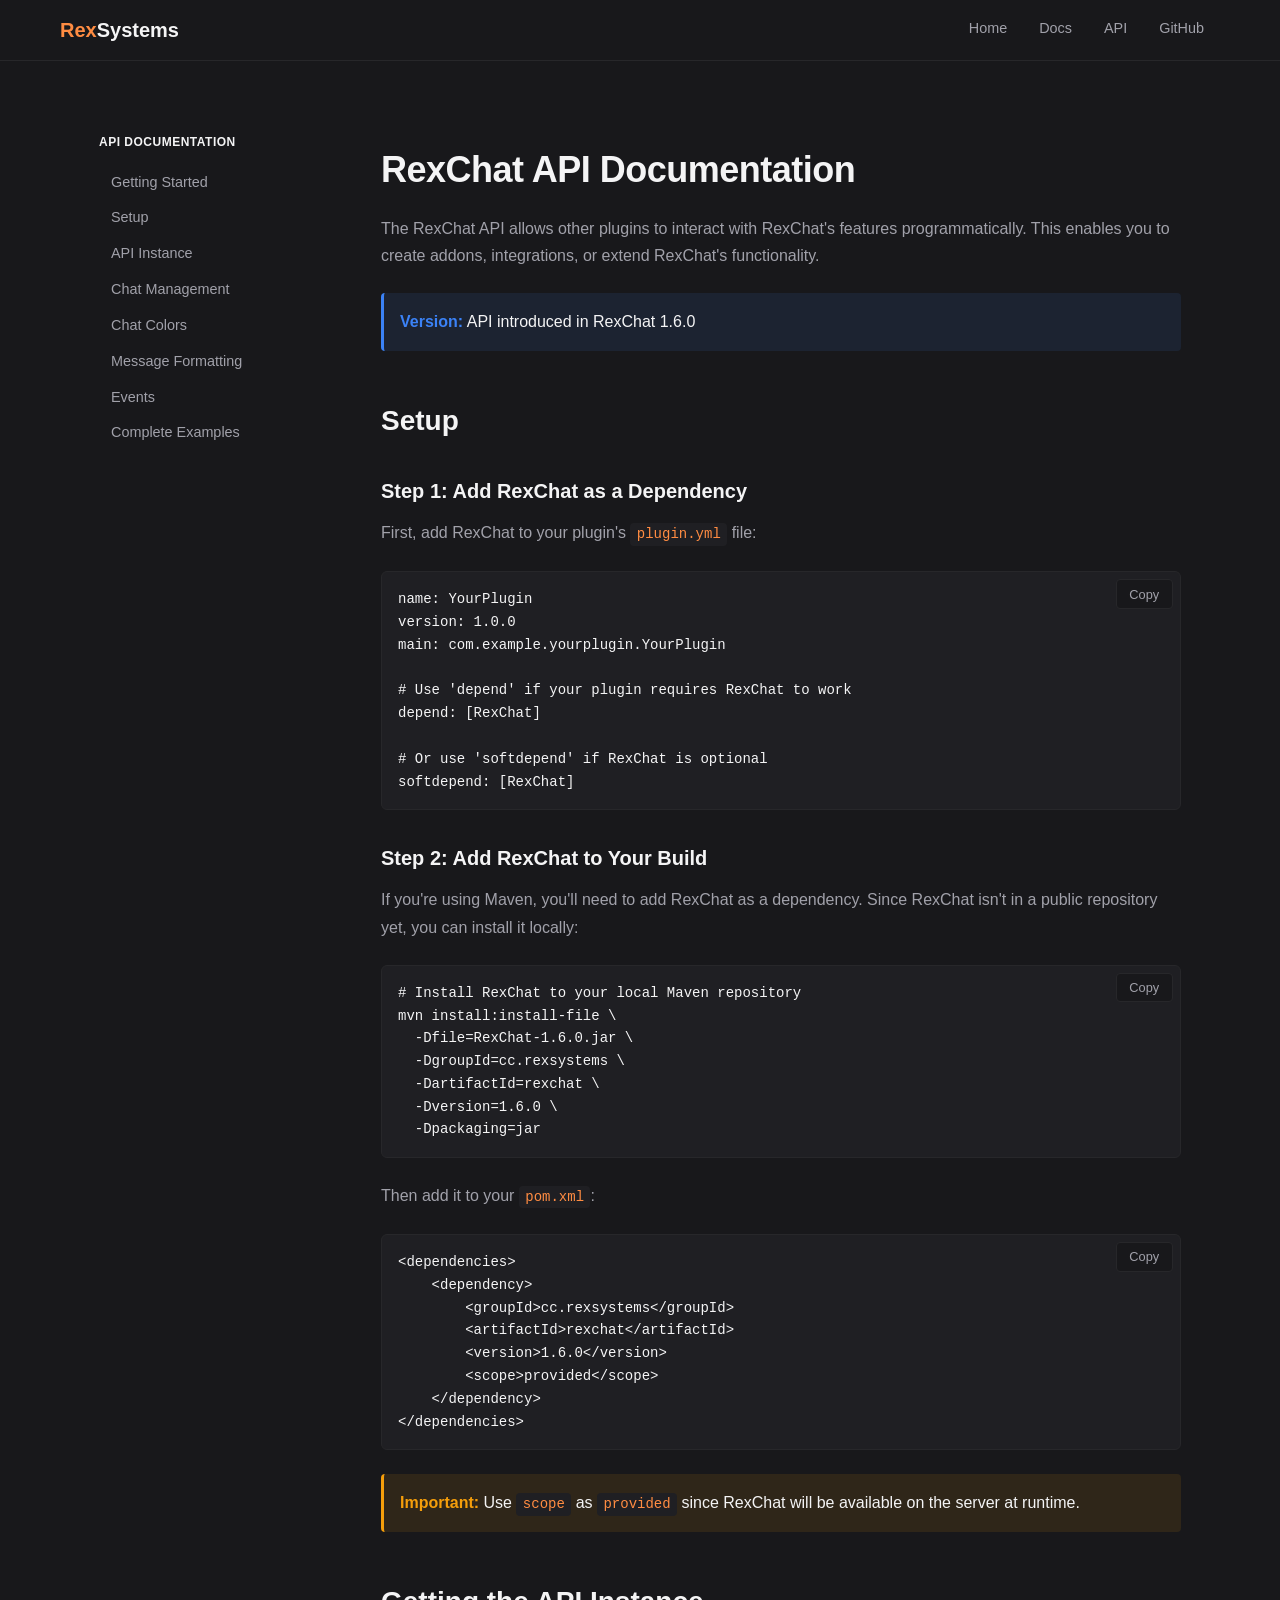
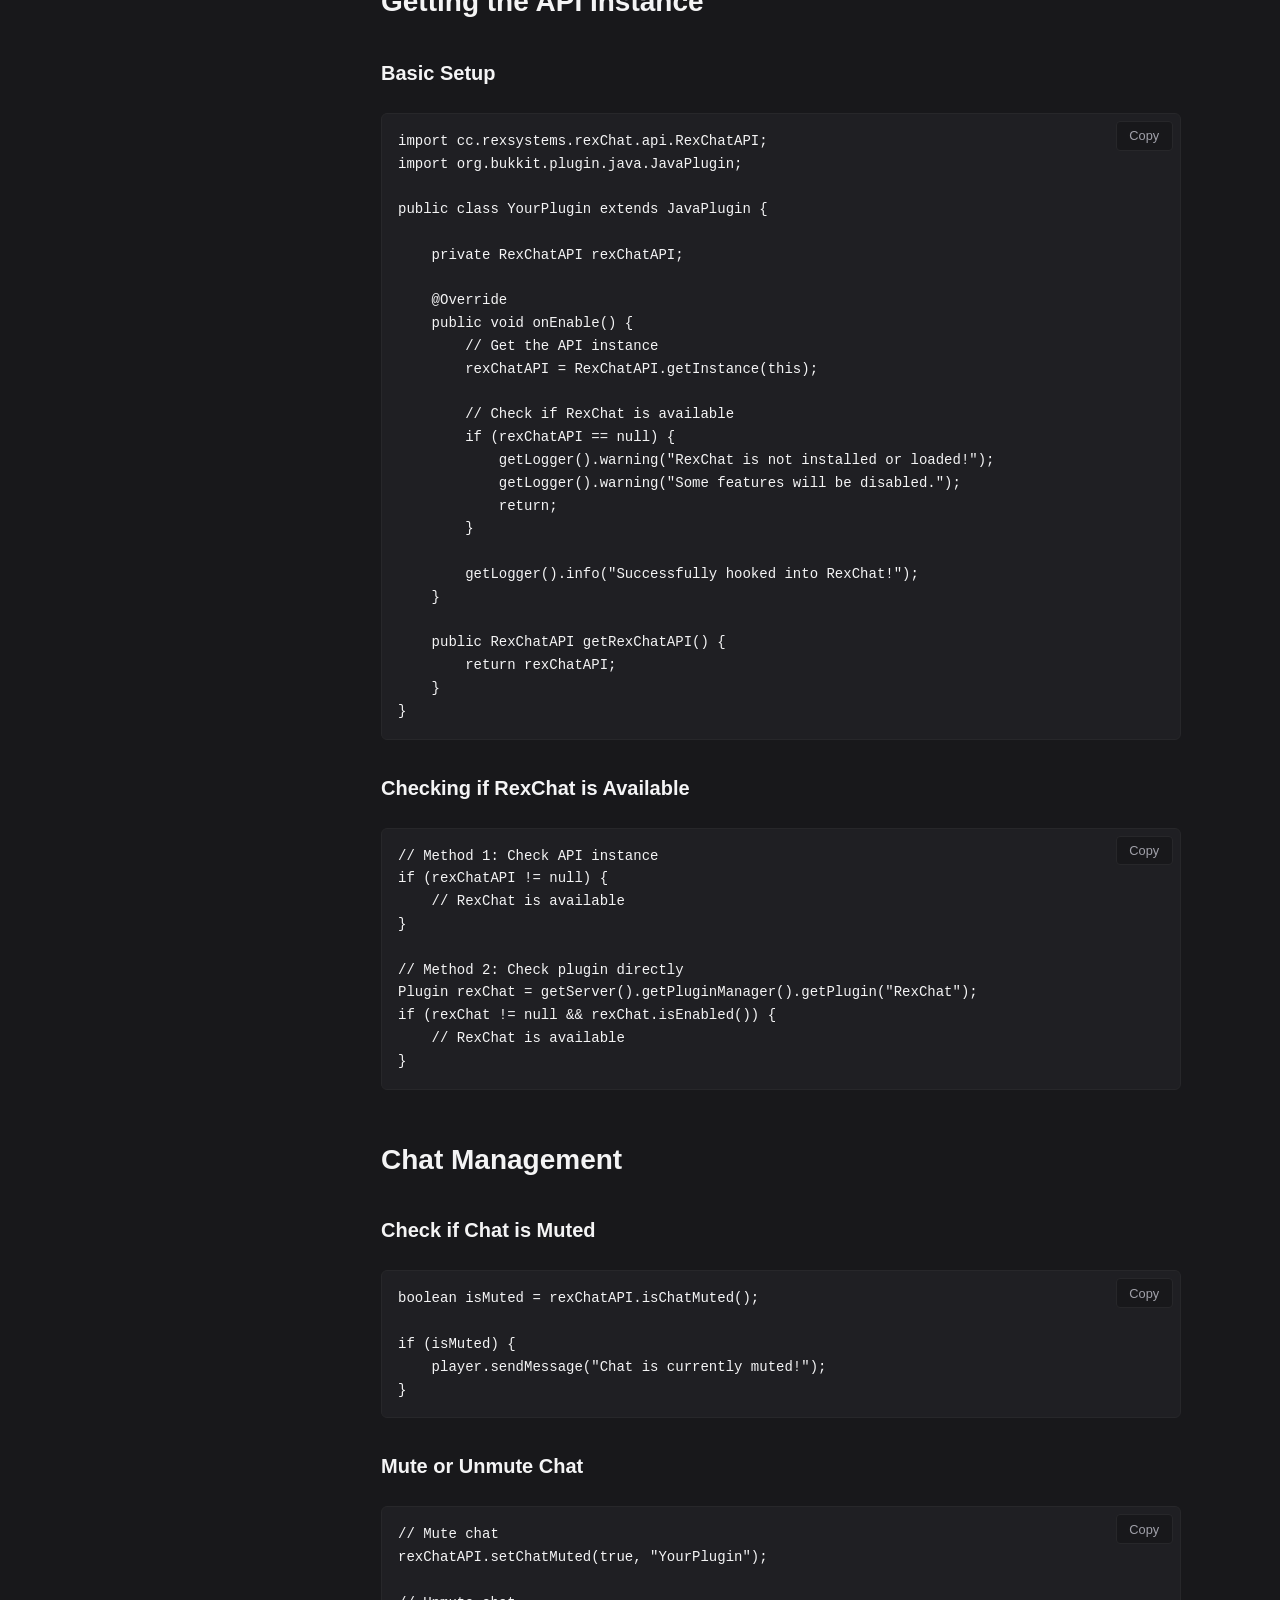
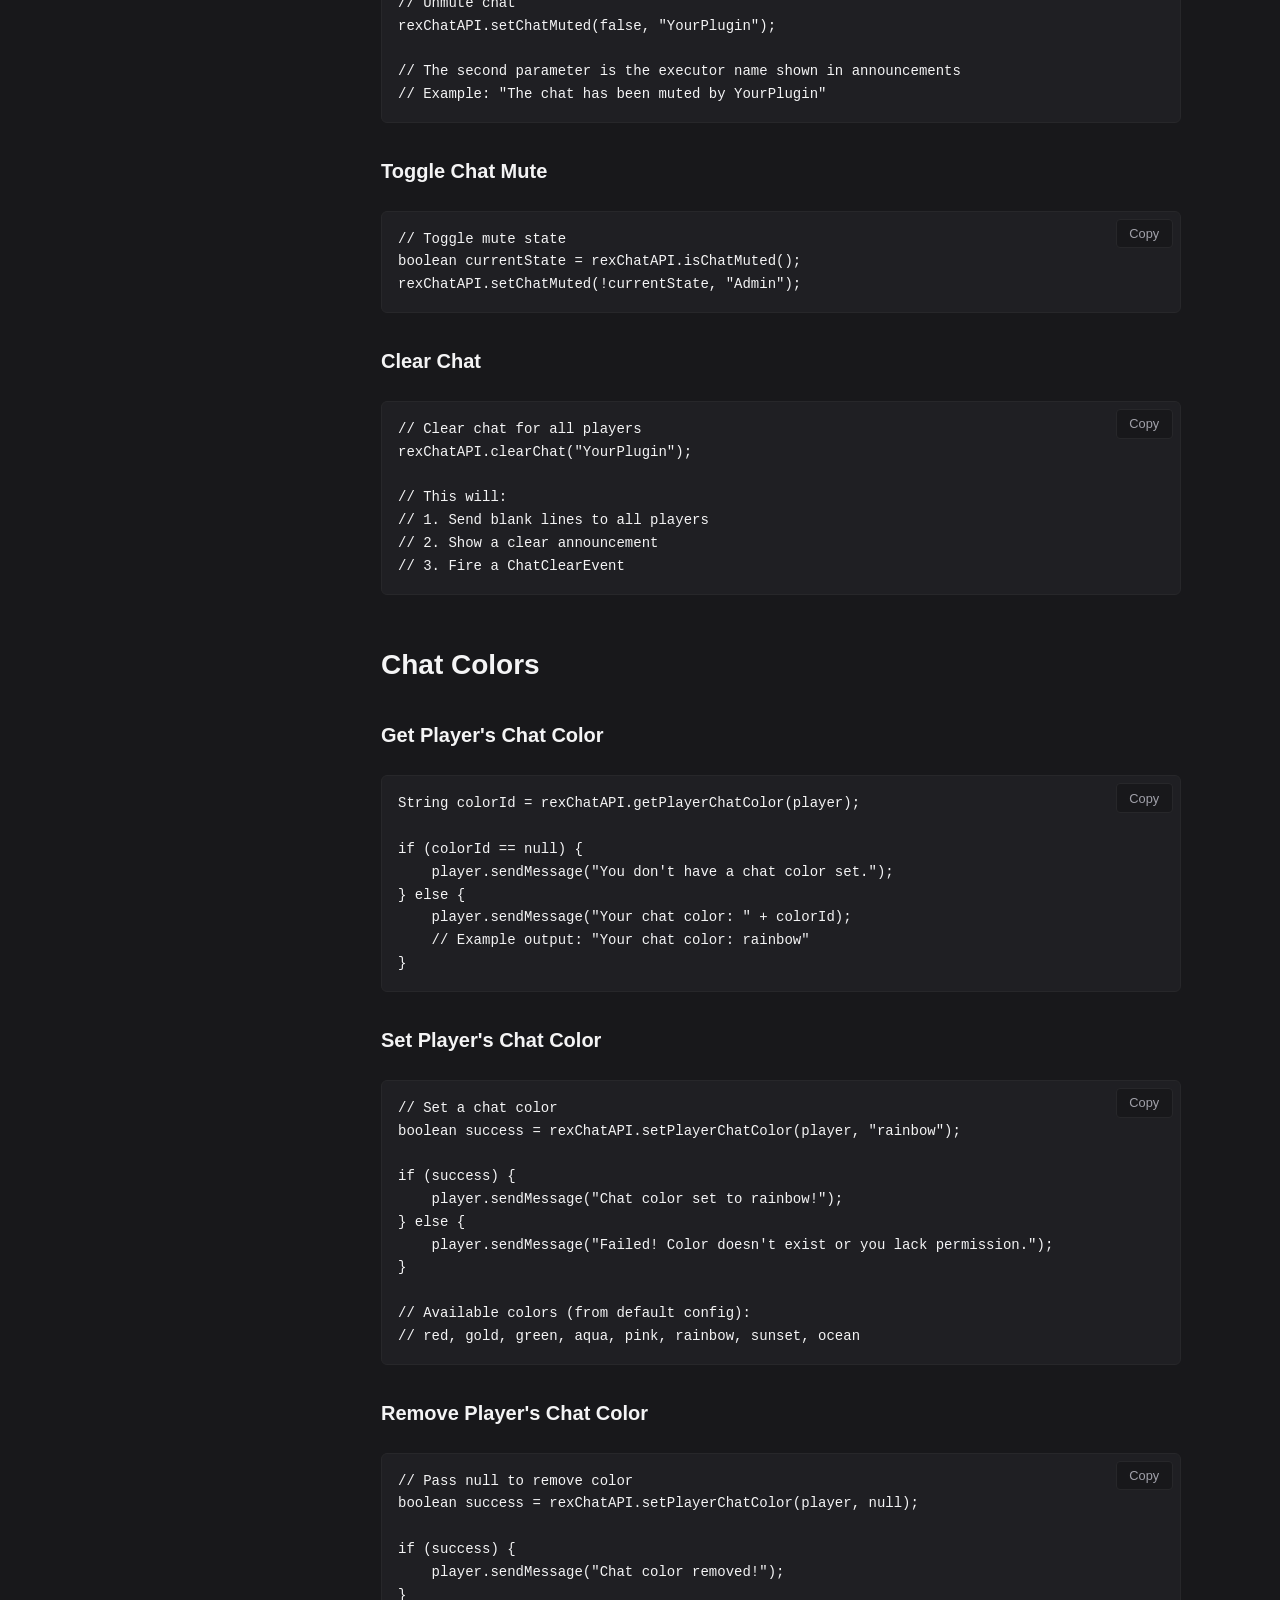
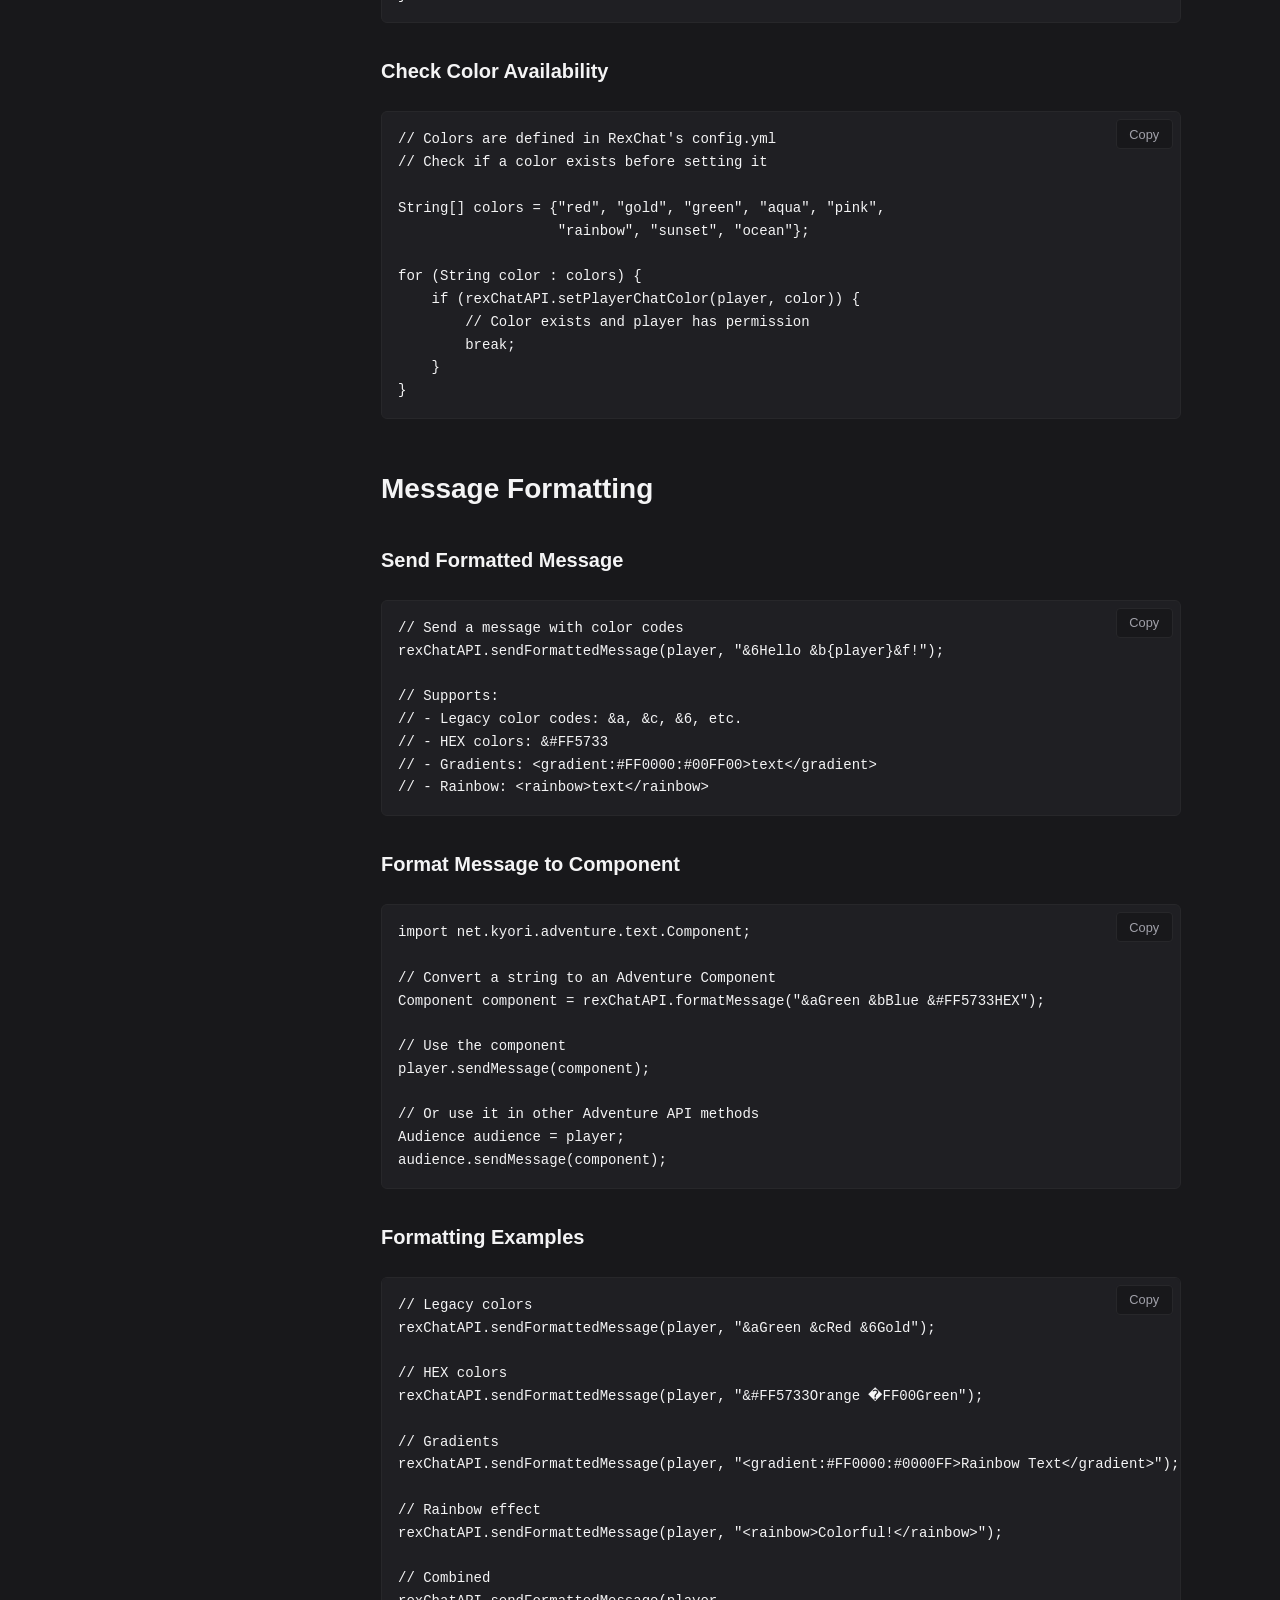
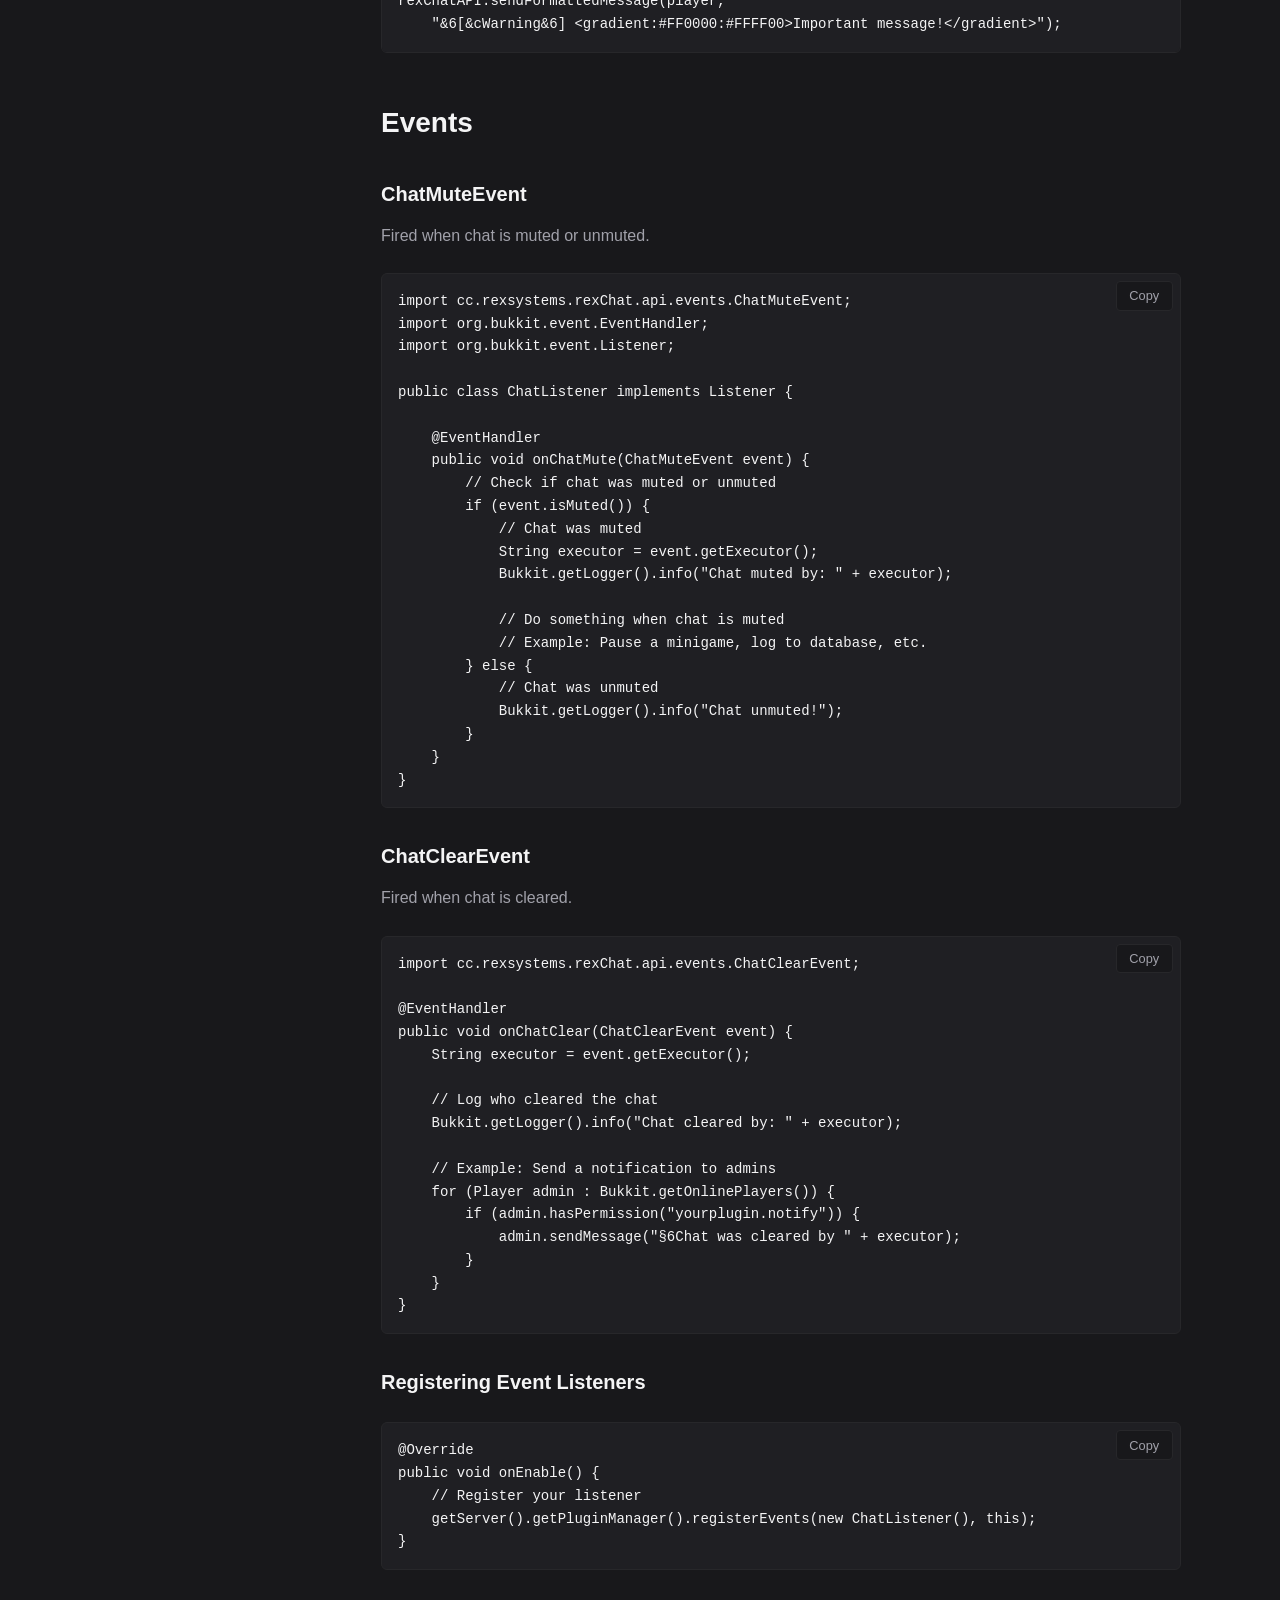
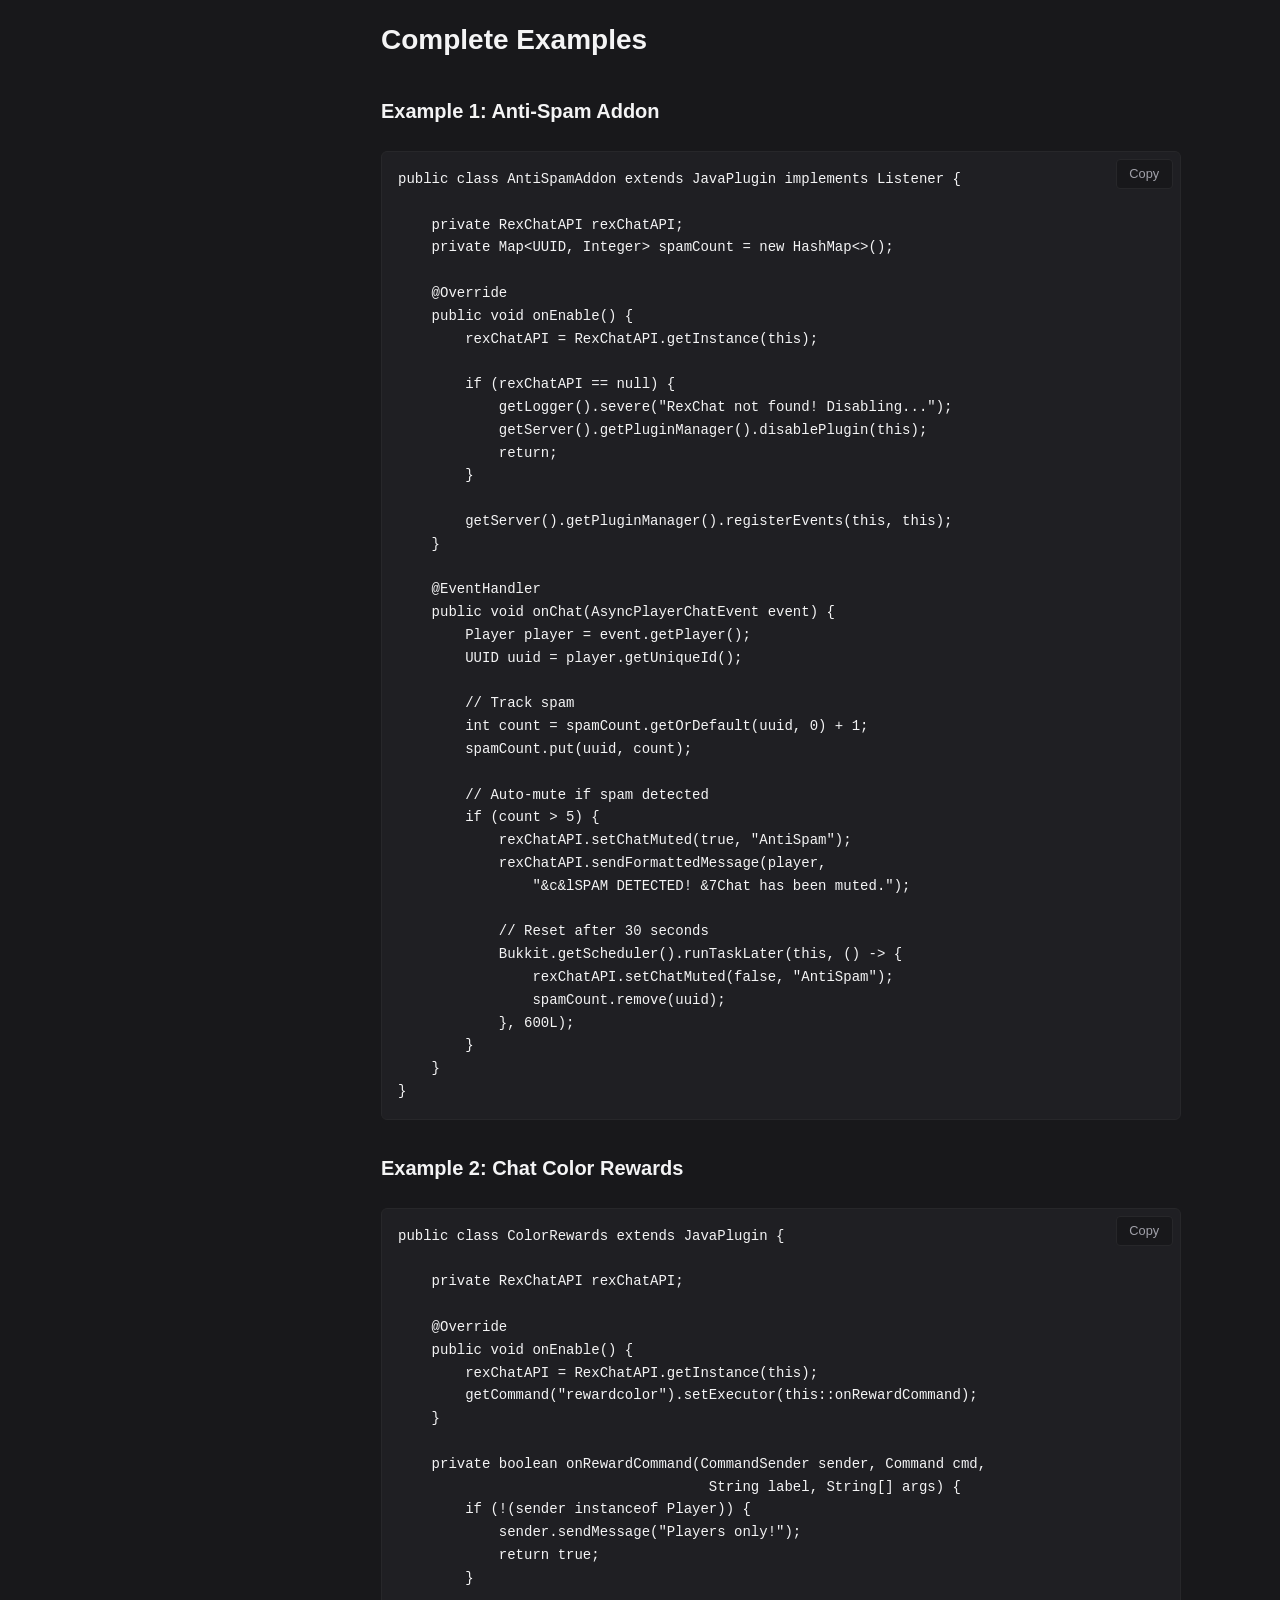
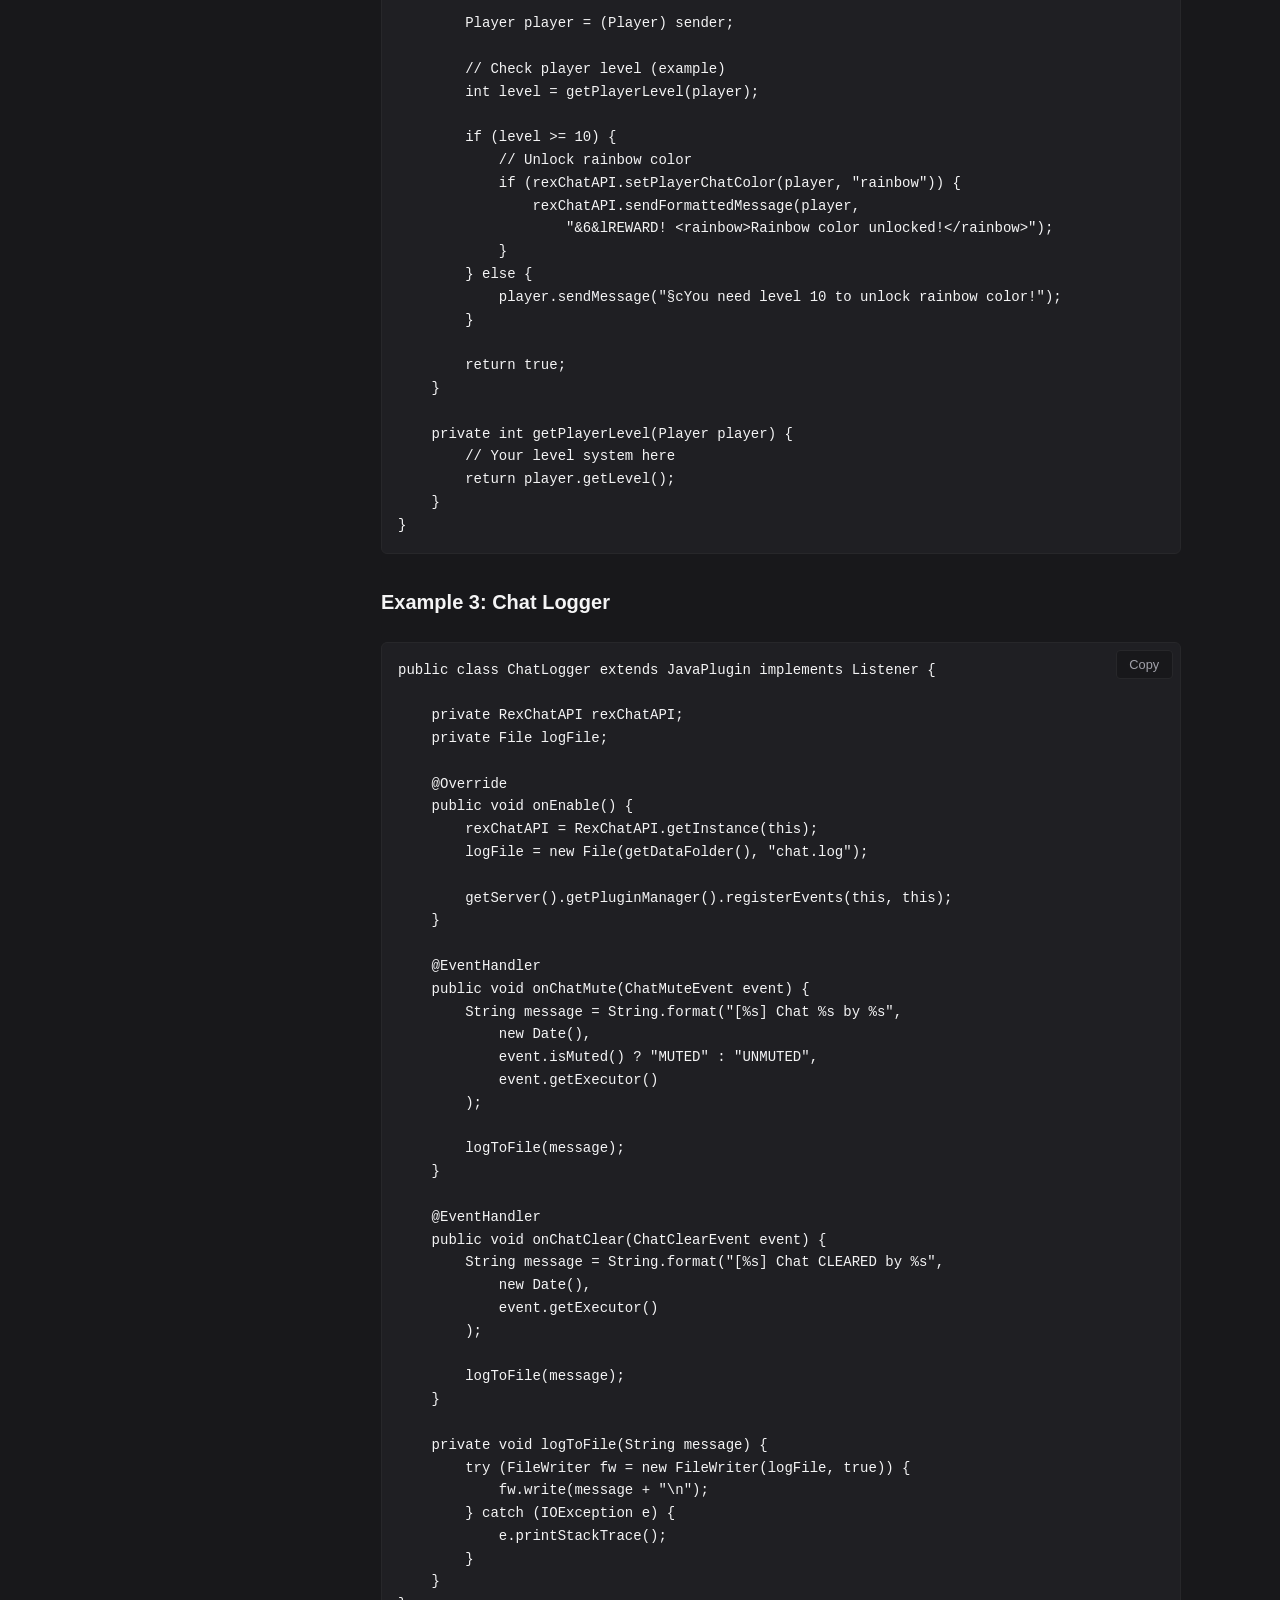
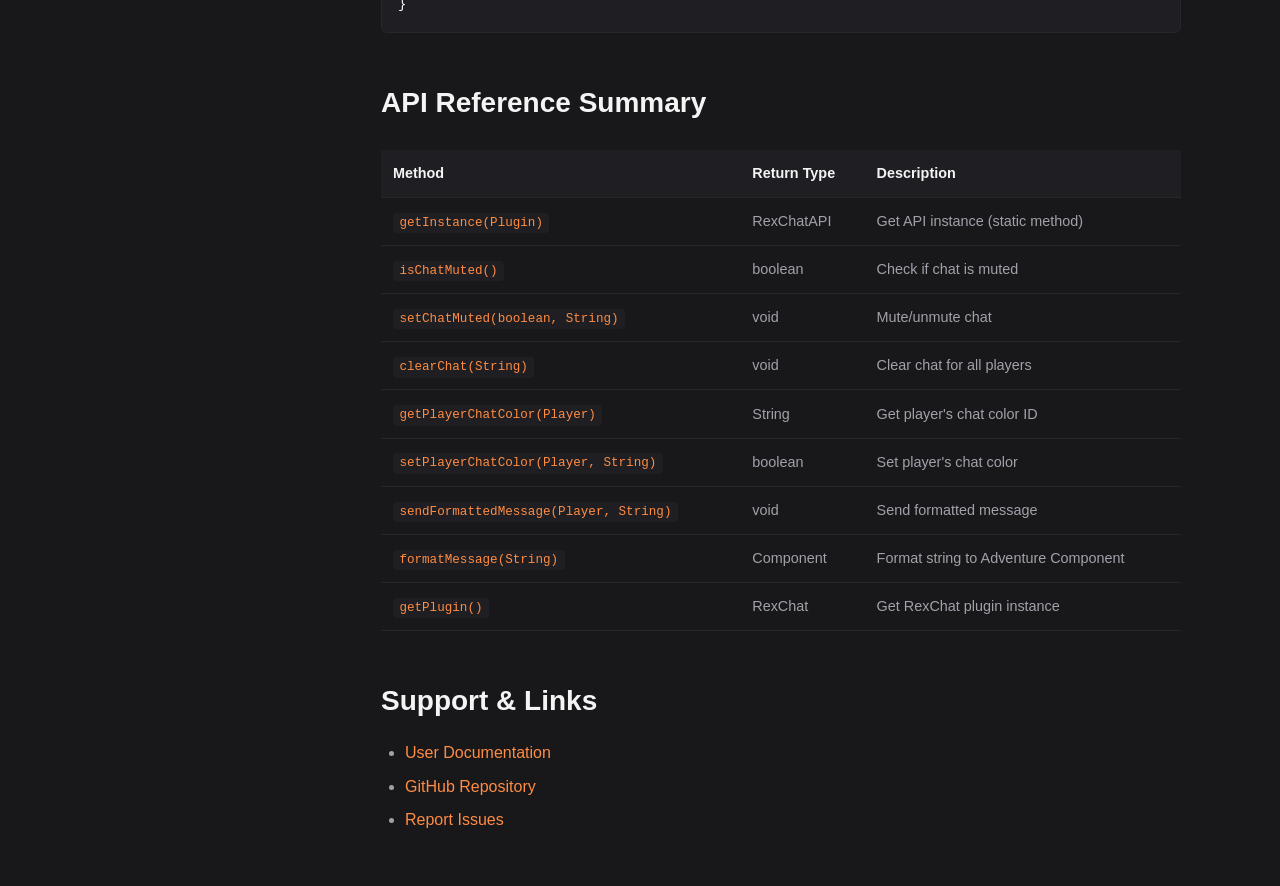
==== api.html @ 157ef318 "Add RexChat 1.6.0 API documentation" ====
<!DOCTYPE html>
<html lang="en">
<head>
    <meta charset="UTF-8">
    <meta name="viewport" content="width=device-width, initial-scale=1.0">
    <title>RexChat API Documentation - RexSystems</title>
    <link rel="stylesheet" href="style.css">
</head>
<body>
    <nav class="navbar">
        <div class="container">
            <a href="index.html" class="nav-brand"><span>Rex</span>Systems</a>
            <div class="nav-links">
                <a href="index.html">Home</a>
                <a href="rexchat.html">Docs</a>
                <a href="api.html">API</a>
                <a href="https://github.com/rexsystems" target="_blank">GitHub</a>
            </div>
        </div>
    </nav>

    <div class="container docs-container">
        <aside class="docs-sidebar">
            <h3>API Documentation</h3>
            <ul>
                <li><a href="#getting-started">Getting Started</a></li>
                <li><a href="#setup">Setup</a></li>
                <li><a href="#api-instance">API Instance</a></li>
                <li><a href="#chat-management">Chat Management</a></li>
                <li><a href="#chat-colors">Chat Colors</a></li>
                <li><a href="#formatting">Message Formatting</a></li>
                <li><a href="#events">Events</a></li>
                <li><a href="#examples">Complete Examples</a></li>
            </ul>
        </aside>

        <main class="docs-content">
            <h1 id="getting-started">RexChat API Documentation</h1>
            <p>The RexChat API allows other plugins to interact with RexChat's features programmatically. This enables you to create addons, integrations, or extend RexChat's functionality.</p>

            <div class="note">
                <strong>Version:</strong> API introduced in RexChat 1.6.0
            </div>

            <h2 id="setup">Setup</h2>
            
            <h3>Step 1: Add RexChat as a Dependency</h3>
            <p>First, add RexChat to your plugin's <code>plugin.yml</code> file:</p>
            <pre><code>name: YourPlugin
version: 1.0.0
main: com.example.yourplugin.YourPlugin

# Use 'depend' if your plugin requires RexChat to work
depend: [RexChat]

# Or use 'softdepend' if RexChat is optional
softdepend: [RexChat]</code></pre>

            <h3>Step 2: Add RexChat to Your Build</h3>
            <p>If you're using Maven, you'll need to add RexChat as a dependency. Since RexChat isn't in a public repository yet, you can install it locally:</p>
            <pre><code># Install RexChat to your local Maven repository
mvn install:install-file \
  -Dfile=RexChat-1.6.0.jar \
  -DgroupId=cc.rexsystems \
  -DartifactId=rexchat \
  -Dversion=1.6.0 \
  -Dpackaging=jar</code></pre>

            <p>Then add it to your <code>pom.xml</code>:</p>
            <pre><code>&lt;dependencies&gt;
    &lt;dependency&gt;
        &lt;groupId&gt;cc.rexsystems&lt;/groupId&gt;
        &lt;artifactId&gt;rexchat&lt;/artifactId&gt;
        &lt;version&gt;1.6.0&lt;/version&gt;
        &lt;scope&gt;provided&lt;/scope&gt;
    &lt;/dependency&gt;
&lt;/dependencies&gt;</code></pre>

            <div class="warning">
                <strong>Important:</strong> Use <code>scope</code> as <code>provided</code> since RexChat will be available on the server at runtime.
            </div>

            <h2 id="api-instance">Getting the API Instance</h2>
            
            <h3>Basic Setup</h3>
            <pre><code>import cc.rexsystems.rexChat.api.RexChatAPI;
import org.bukkit.plugin.java.JavaPlugin;

public class YourPlugin extends JavaPlugin {
    
    private RexChatAPI rexChatAPI;
    
    @Override
    public void onEnable() {
        // Get the API instance
        rexChatAPI = RexChatAPI.getInstance(this);
        
        // Check if RexChat is available
        if (rexChatAPI == null) {
            getLogger().warning("RexChat is not installed or loaded!");
            getLogger().warning("Some features will be disabled.");
            return;
        }
        
        getLogger().info("Successfully hooked into RexChat!");
    }
    
    public RexChatAPI getRexChatAPI() {
        return rexChatAPI;
    }
}</code></pre>

            <h3>Checking if RexChat is Available</h3>
            <pre><code>// Method 1: Check API instance
if (rexChatAPI != null) {
    // RexChat is available
}

// Method 2: Check plugin directly
Plugin rexChat = getServer().getPluginManager().getPlugin("RexChat");
if (rexChat != null && rexChat.isEnabled()) {
    // RexChat is available
}</code></pre>

            <h2 id="chat-management">Chat Management</h2>

            <h3>Check if Chat is Muted</h3>
            <pre><code>boolean isMuted = rexChatAPI.isChatMuted();

if (isMuted) {
    player.sendMessage("Chat is currently muted!");
}</code></pre>

            <h3>Mute or Unmute Chat</h3>
            <pre><code>// Mute chat
rexChatAPI.setChatMuted(true, "YourPlugin");

// Unmute chat
rexChatAPI.setChatMuted(false, "YourPlugin");

// The second parameter is the executor name shown in announcements
// Example: "The chat has been muted by YourPlugin"</code></pre>

            <h3>Toggle Chat Mute</h3>
            <pre><code>// Toggle mute state
boolean currentState = rexChatAPI.isChatMuted();
rexChatAPI.setChatMuted(!currentState, "Admin");</code></pre>

            <h3>Clear Chat</h3>
            <pre><code>// Clear chat for all players
rexChatAPI.clearChat("YourPlugin");

// This will:
// 1. Send blank lines to all players
// 2. Show a clear announcement
// 3. Fire a ChatClearEvent</code></pre>

            <h2 id="chat-colors">Chat Colors</h2>

            <h3>Get Player's Chat Color</h3>
            <pre><code>String colorId = rexChatAPI.getPlayerChatColor(player);

if (colorId == null) {
    player.sendMessage("You don't have a chat color set.");
} else {
    player.sendMessage("Your chat color: " + colorId);
    // Example output: "Your chat color: rainbow"
}</code></pre>

            <h3>Set Player's Chat Color</h3>
            <pre><code>// Set a chat color
boolean success = rexChatAPI.setPlayerChatColor(player, "rainbow");

if (success) {
    player.sendMessage("Chat color set to rainbow!");
} else {
    player.sendMessage("Failed! Color doesn't exist or you lack permission.");
}

// Available colors (from default config):
// red, gold, green, aqua, pink, rainbow, sunset, ocean</code></pre>

            <h3>Remove Player's Chat Color</h3>
            <pre><code>// Pass null to remove color
boolean success = rexChatAPI.setPlayerChatColor(player, null);

if (success) {
    player.sendMessage("Chat color removed!");
}</code></pre>

            <h3>Check Color Availability</h3>
            <pre><code>// Colors are defined in RexChat's config.yml
// Check if a color exists before setting it

String[] colors = {"red", "gold", "green", "aqua", "pink", 
                   "rainbow", "sunset", "ocean"};

for (String color : colors) {
    if (rexChatAPI.setPlayerChatColor(player, color)) {
        // Color exists and player has permission
        break;
    }
}</code></pre>

            <h2 id="formatting">Message Formatting</h2>

            <h3>Send Formatted Message</h3>
            <pre><code>// Send a message with color codes
rexChatAPI.sendFormattedMessage(player, "&6Hello &b{player}&f!");

// Supports:
// - Legacy color codes: &a, &c, &6, etc.
// - HEX colors: &#FF5733
// - Gradients: &lt;gradient:#FF0000:#00FF00&gt;text&lt;/gradient&gt;
// - Rainbow: &lt;rainbow&gt;text&lt;/rainbow&gt;</code></pre>

            <h3>Format Message to Component</h3>
            <pre><code>import net.kyori.adventure.text.Component;

// Convert a string to an Adventure Component
Component component = rexChatAPI.formatMessage("&aGreen &bBlue &#FF5733HEX");

// Use the component
player.sendMessage(component);

// Or use it in other Adventure API methods
Audience audience = player;
audience.sendMessage(component);</code></pre>

            <h3>Formatting Examples</h3>
            <pre><code>// Legacy colors
rexChatAPI.sendFormattedMessage(player, "&aGreen &cRed &6Gold");

// HEX colors
rexChatAPI.sendFormattedMessage(player, "&#FF5733Orange &#00FF00Green");

// Gradients
rexChatAPI.sendFormattedMessage(player, "&lt;gradient:#FF0000:#0000FF&gt;Rainbow Text&lt;/gradient&gt;");

// Rainbow effect
rexChatAPI.sendFormattedMessage(player, "&lt;rainbow&gt;Colorful!&lt;/rainbow&gt;");

// Combined
rexChatAPI.sendFormattedMessage(player, 
    "&6[&cWarning&6] &lt;gradient:#FF0000:#FFFF00&gt;Important message!&lt;/gradient&gt;");</code></pre>

            <h2 id="events">Events</h2>

            <h3>ChatMuteEvent</h3>
            <p>Fired when chat is muted or unmuted.</p>
            <pre><code>import cc.rexsystems.rexChat.api.events.ChatMuteEvent;
import org.bukkit.event.EventHandler;
import org.bukkit.event.Listener;

public class ChatListener implements Listener {
    
    @EventHandler
    public void onChatMute(ChatMuteEvent event) {
        // Check if chat was muted or unmuted
        if (event.isMuted()) {
            // Chat was muted
            String executor = event.getExecutor();
            Bukkit.getLogger().info("Chat muted by: " + executor);
            
            // Do something when chat is muted
            // Example: Pause a minigame, log to database, etc.
        } else {
            // Chat was unmuted
            Bukkit.getLogger().info("Chat unmuted!");
        }
    }
}</code></pre>

            <h3>ChatClearEvent</h3>
            <p>Fired when chat is cleared.</p>
            <pre><code>import cc.rexsystems.rexChat.api.events.ChatClearEvent;

@EventHandler
public void onChatClear(ChatClearEvent event) {
    String executor = event.getExecutor();
    
    // Log who cleared the chat
    Bukkit.getLogger().info("Chat cleared by: " + executor);
    
    // Example: Send a notification to admins
    for (Player admin : Bukkit.getOnlinePlayers()) {
        if (admin.hasPermission("yourplugin.notify")) {
            admin.sendMessage("§6Chat was cleared by " + executor);
        }
    }
}</code></pre>

            <h3>Registering Event Listeners</h3>
            <pre><code>@Override
public void onEnable() {
    // Register your listener
    getServer().getPluginManager().registerEvents(new ChatListener(), this);
}</code></pre>

            <h2 id="examples">Complete Examples</h2>

            <h3>Example 1: Anti-Spam Addon</h3>
            <pre><code>public class AntiSpamAddon extends JavaPlugin implements Listener {
    
    private RexChatAPI rexChatAPI;
    private Map&lt;UUID, Integer&gt; spamCount = new HashMap&lt;&gt;();
    
    @Override
    public void onEnable() {
        rexChatAPI = RexChatAPI.getInstance(this);
        
        if (rexChatAPI == null) {
            getLogger().severe("RexChat not found! Disabling...");
            getServer().getPluginManager().disablePlugin(this);
            return;
        }
        
        getServer().getPluginManager().registerEvents(this, this);
    }
    
    @EventHandler
    public void onChat(AsyncPlayerChatEvent event) {
        Player player = event.getPlayer();
        UUID uuid = player.getUniqueId();
        
        // Track spam
        int count = spamCount.getOrDefault(uuid, 0) + 1;
        spamCount.put(uuid, count);
        
        // Auto-mute if spam detected
        if (count > 5) {
            rexChatAPI.setChatMuted(true, "AntiSpam");
            rexChatAPI.sendFormattedMessage(player, 
                "&c&lSPAM DETECTED! &7Chat has been muted.");
            
            // Reset after 30 seconds
            Bukkit.getScheduler().runTaskLater(this, () -> {
                rexChatAPI.setChatMuted(false, "AntiSpam");
                spamCount.remove(uuid);
            }, 600L);
        }
    }
}</code></pre>

            <h3>Example 2: Chat Color Rewards</h3>
            <pre><code>public class ColorRewards extends JavaPlugin {
    
    private RexChatAPI rexChatAPI;
    
    @Override
    public void onEnable() {
        rexChatAPI = RexChatAPI.getInstance(this);
        getCommand("rewardcolor").setExecutor(this::onRewardCommand);
    }
    
    private boolean onRewardCommand(CommandSender sender, Command cmd, 
                                     String label, String[] args) {
        if (!(sender instanceof Player)) {
            sender.sendMessage("Players only!");
            return true;
        }
        
        Player player = (Player) sender;
        
        // Check player level (example)
        int level = getPlayerLevel(player);
        
        if (level >= 10) {
            // Unlock rainbow color
            if (rexChatAPI.setPlayerChatColor(player, "rainbow")) {
                rexChatAPI.sendFormattedMessage(player, 
                    "&6&lREWARD! &lt;rainbow&gt;Rainbow color unlocked!&lt;/rainbow&gt;");
            }
        } else {
            player.sendMessage("§cYou need level 10 to unlock rainbow color!");
        }
        
        return true;
    }
    
    private int getPlayerLevel(Player player) {
        // Your level system here
        return player.getLevel();
    }
}</code></pre>

            <h3>Example 3: Chat Logger</h3>
            <pre><code>public class ChatLogger extends JavaPlugin implements Listener {
    
    private RexChatAPI rexChatAPI;
    private File logFile;
    
    @Override
    public void onEnable() {
        rexChatAPI = RexChatAPI.getInstance(this);
        logFile = new File(getDataFolder(), "chat.log");
        
        getServer().getPluginManager().registerEvents(this, this);
    }
    
    @EventHandler
    public void onChatMute(ChatMuteEvent event) {
        String message = String.format("[%s] Chat %s by %s",
            new Date(),
            event.isMuted() ? "MUTED" : "UNMUTED",
            event.getExecutor()
        );
        
        logToFile(message);
    }
    
    @EventHandler
    public void onChatClear(ChatClearEvent event) {
        String message = String.format("[%s] Chat CLEARED by %s",
            new Date(),
            event.getExecutor()
        );
        
        logToFile(message);
    }
    
    private void logToFile(String message) {
        try (FileWriter fw = new FileWriter(logFile, true)) {
            fw.write(message + "\n");
        } catch (IOException e) {
            e.printStackTrace();
        }
    }
}</code></pre>

            <h2>API Reference Summary</h2>
            <table>
                <thead>
                    <tr>
                        <th>Method</th>
                        <th>Return Type</th>
                        <th>Description</th>
                    </tr>
                </thead>
                <tbody>
                    <tr>
                        <td><code>getInstance(Plugin)</code></td>
                        <td>RexChatAPI</td>
                        <td>Get API instance (static method)</td>
                    </tr>
                    <tr>
                        <td><code>isChatMuted()</code></td>
                        <td>boolean</td>
                        <td>Check if chat is muted</td>
                    </tr>
                    <tr>
                        <td><code>setChatMuted(boolean, String)</code></td>
                        <td>void</td>
                        <td>Mute/unmute chat</td>
                    </tr>
                    <tr>
                        <td><code>clearChat(String)</code></td>
                        <td>void</td>
                        <td>Clear chat for all players</td>
                    </tr>
                    <tr>
                        <td><code>getPlayerChatColor(Player)</code></td>
                        <td>String</td>
                        <td>Get player's chat color ID</td>
                    </tr>
                    <tr>
                        <td><code>setPlayerChatColor(Player, String)</code></td>
                        <td>boolean</td>
                        <td>Set player's chat color</td>
                    </tr>
                    <tr>
                        <td><code>sendFormattedMessage(Player, String)</code></td>
                        <td>void</td>
                        <td>Send formatted message</td>
                    </tr>
                    <tr>
                        <td><code>formatMessage(String)</code></td>
                        <td>Component</td>
                        <td>Format string to Adventure Component</td>
                    </tr>
                    <tr>
                        <td><code>getPlugin()</code></td>
                        <td>RexChat</td>
                        <td>Get RexChat plugin instance</td>
                    </tr>
                </tbody>
            </table>

            <h2>Support & Links</h2>
            <ul>
                <li><a href="rexchat.html">User Documentation</a></li>
                <li><a href="https://github.com/rexsystems/RexChat" target="_blank">GitHub Repository</a></li>
                <li><a href="https://github.com/rexsystems/RexChat/issues" target="_blank">Report Issues</a></li>
            </ul>
        </main>
    </div>

    <footer>
        <div class="container">
            <p>&copy; 2026 RexSystems. All rights reserved.</p>
        </div>
    </footer>

    <script src="docs.js"></script>
</body>
</html>
---- style.css ----
* {
    margin: 0;
    padding: 0;
    box-sizing: border-box;
}

:root {
    --bg-primary: #18181b;
    --bg-secondary: #1f1f23;
    --text-primary: #f4f4f5;
    --text-secondary: #a1a1aa;
    --text-tertiary: #71717a;
    --accent: #ff8c42;
    --accent-hover: #ff6b1a;
    --border: #27272a;
}

html {
    scroll-behavior: smooth;
}

body {
    font-family: -apple-system, BlinkMacSystemFont, 'Segoe UI', Roboto, 'Helvetica Neue', Arial, sans-serif;
    line-height: 1.6;
    color: var(--text-primary);
    background: var(--bg-primary);
    display: flex;
    flex-direction: column;
    min-height: 100vh;
}

.container {
    max-width: 1200px;
    margin: 0 auto;
    padding: 0 20px;
}

.navbar {
    background: var(--bg-primary);
    border-bottom: 1px solid var(--border);
    padding: 0;
    position: sticky;
    top: 0;
    z-index: 1000;
}

.navbar .container {
    display: flex;
    justify-content: space-between;
    align-items: center;
    height: 60px;
}

.nav-brand {
    font-size: 1.25rem;
    font-weight: 600;
    color: var(--text-primary);
    text-decoration: none;
}

.nav-brand span {
    color: var(--accent);
}

.nav-links {
    display: flex;
    gap: 0;
}

.nav-links a {
    color: var(--text-secondary);
    text-decoration: none;
    padding: 0 1rem;
    height: 60px;
    display: flex;
    align-items: center;
    border-bottom: 2px solid transparent;
    transition: all 0.2s;
    font-size: 0.9rem;
}

.nav-links a:hover {
    color: var(--text-primary);
    border-bottom-color: var(--accent);
}

.hero {
    padding: 4rem 0 3rem;
    text-align: center;
}

.hero h1 {
    font-size: 3rem;
    margin-bottom: 1rem;
    font-weight: 700;
    color: var(--text-primary);
}

.hero h1 span {
    color: var(--accent);
}

.hero p {
    font-size: 1.1rem;
    color: var(--text-secondary);
    max-width: 600px;
    margin: 0 auto;
}

main {
    flex: 1;
    padding: 3rem 0;
}

.plugins {
    display: grid;
    gap: 2rem;
}

.plugin-card {
    background: var(--bg-secondary);
    padding: 2rem;
    border-radius: 8px;
    border: 1px solid var(--border);
    transition: border-color 0.2s;
}

.plugin-card:hover {
    border-color: var(--accent);
}

.plugin-card h2 {
    font-size: 1.5rem;
    font-weight: 600;
    color: var(--text-primary);
    margin-bottom: 0.5rem;
}

.plugin-card p {
    color: var(--text-secondary);
    margin-bottom: 1.5rem;
}

.plugin-meta {
    margin-bottom: 1.5rem;
}

.badge {
    display: inline-block;
    background: rgba(255, 140, 66, 0.1);
    color: var(--accent);
    padding: 0.25rem 0.75rem;
    border-radius: 4px;
    font-size: 0.8rem;
    margin-right: 0.5rem;
    font-weight: 500;
}

.plugin-actions {
    display: flex;
    gap: 1rem;
}

.btn {
    display: inline-block;
    padding: 0.6rem 1.2rem;
    border-radius: 6px;
    text-decoration: none;
    transition: all 0.2s;
    font-weight: 500;
    font-size: 0.9rem;
}

.btn-primary {
    background: var(--accent);
    color: white;
}

.btn-primary:hover {
    background: var(--accent-hover);
}

.btn-secondary {
    background: transparent;
    color: var(--text-secondary);
    border: 1px solid var(--border);
}

.btn-secondary:hover {
    border-color: var(--text-secondary);
    color: var(--text-primary);
}

.docs-container {
    display: grid;
    grid-template-columns: 250px 1fr;
    gap: 2rem;
    padding: 3rem 0;
}

.docs-sidebar {
    padding: 1.5rem 0;
    height: fit-content;
    position: sticky;
    top: 80px;
}

.docs-sidebar h3 {
    color: var(--text-primary);
    margin-bottom: 0.75rem;
    font-size: 0.75rem;
    font-weight: 600;
    text-transform: uppercase;
    letter-spacing: 0.5px;
}

.docs-sidebar ul {
    list-style: none;
}

.docs-sidebar li {
    margin-bottom: 0;
}

.docs-sidebar a {
    color: var(--text-secondary);
    text-decoration: none;
    transition: color 0.2s;
    display: block;
    padding: 0.4rem 0.75rem;
    font-size: 0.9rem;
    border-left: 2px solid transparent;
    margin-left: -2px;
}

.docs-sidebar a:hover {
    color: var(--text-primary);
}

.docs-sidebar a.active {
    color: var(--accent);
    border-left-color: var(--accent);
    background: rgba(255, 140, 66, 0.05);
}

.docs-content {
    padding: 2rem 0;
    max-width: 800px;
}

.docs-content h1 {
    color: var(--text-primary);
    margin-bottom: 1rem;
    font-size: 2.25rem;
    font-weight: 700;
    letter-spacing: -0.5px;
}

.docs-content h2 {
    color: var(--text-primary);
    margin-top: 3rem;
    margin-bottom: 1rem;
    font-size: 1.75rem;
    font-weight: 600;
    scroll-margin-top: 80px;
}

.docs-content h3 {
    color: var(--text-primary);
    margin-top: 2rem;
    margin-bottom: 0.75rem;
    font-size: 1.25rem;
    font-weight: 600;
    scroll-margin-top: 80px;
}

.docs-content p {
    color: var(--text-secondary);
    margin-bottom: 1rem;
    line-height: 1.7;
}

.docs-content ul, .docs-content ol {
    margin-left: 1.5rem;
    margin-bottom: 1rem;
    color: var(--text-secondary);
}

.docs-content li {
    margin-bottom: 0.5rem;
    line-height: 1.6;
}

.docs-content code {
    background: var(--bg-secondary);
    padding: 0.2rem 0.4rem;
    border-radius: 4px;
    font-family: 'Courier New', monospace;
    color: var(--accent);
    font-size: 0.875em;
}

.docs-content pre {
    background: var(--bg-secondary);
    color: var(--text-primary);
    padding: 1rem;
    border-radius: 6px;
    overflow-x: auto;
    margin: 1.5rem 0;
    border: 1px solid var(--border);
}

.docs-content pre code {
    background: none;
    color: inherit;
    padding: 0;
}

.code-block-wrapper {
    position: relative;
    margin: 1.5rem 0;
}

.copy-btn {
    position: absolute;
    top: 0.5rem;
    right: 0.5rem;
    background: var(--bg-primary);
    color: var(--text-secondary);
    border: 1px solid var(--border);
    padding: 0.4rem 0.8rem;
    border-radius: 4px;
    font-size: 0.8rem;
    cursor: pointer;
    transition: all 0.2s;
    z-index: 10;
}

.copy-btn:hover {
    background: var(--accent);
    color: white;
    border-color: var(--accent);
}

.docs-content table {
    width: 100%;
    border-collapse: collapse;
    margin: 1.5rem 0;
    font-size: 0.9rem;
}

.docs-content th,
.docs-content td {
    padding: 0.75rem;
    text-align: left;
    border-bottom: 1px solid var(--border);
}

.docs-content th {
    background: var(--bg-secondary);
    color: var(--text-primary);
    font-weight: 600;
}

.docs-content td {
    color: var(--text-secondary);
}

.docs-content tbody tr:hover {
    background: var(--bg-secondary);
}

.note {
    background: rgba(59, 130, 246, 0.1);
    border-left: 3px solid #3b82f6;
    padding: 1rem;
    margin: 1.5rem 0;
    border-radius: 4px;
}

.note strong {
    color: #3b82f6;
}

.warning {
    background: rgba(245, 158, 11, 0.1);
    border-left: 3px solid #f59e0b;
    padding: 1rem;
    margin: 1.5rem 0;
    border-radius: 4px;
}

.warning strong {
    color: #f59e0b;
}

footer {
    border-top: 1px solid var(--border);
    color: var(--text-tertiary);
    text-align: center;
    padding: 2rem 0;
    margin-top: auto;
    font-size: 0.875rem;
}

.docs-content a {
    color: var(--accent);
    text-decoration: none;
}

.docs-content a:hover {
    text-decoration: underline;
}

::-webkit-scrollbar {
    width: 8px;
}

::-webkit-scrollbar-track {
    background: var(--bg-primary);
}

::-webkit-scrollbar-thumb {
    background: var(--border);
    border-radius: 4px;
}

::-webkit-scrollbar-thumb:hover {
    background: var(--text-tertiary);
}

@media (max-width: 768px) {
    .docs-container {
        grid-template-columns: 1fr;
    }
    
    .docs-sidebar {
        position: static;
    }
    
    .hero h1 {
        font-size: 2rem;
    }
    
    .nav-links a {
        margin-left: 1rem;
    }
}
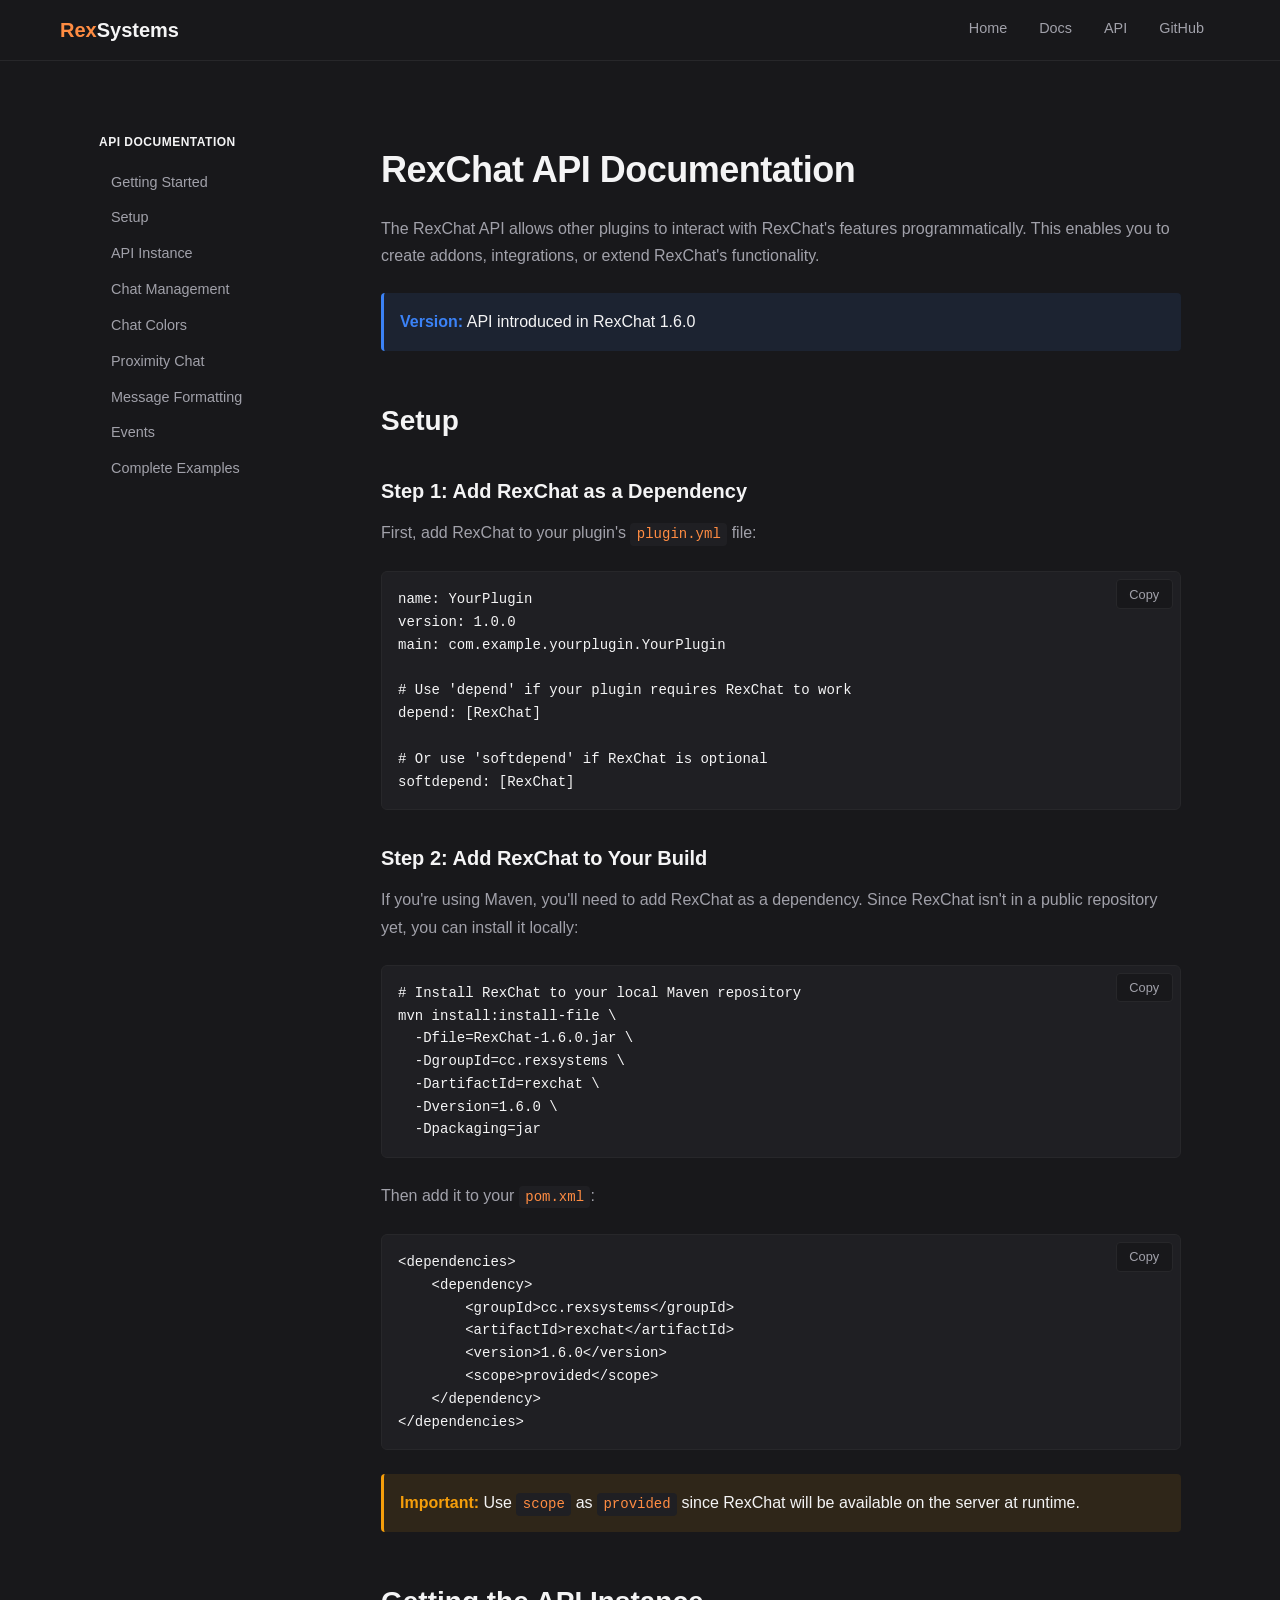
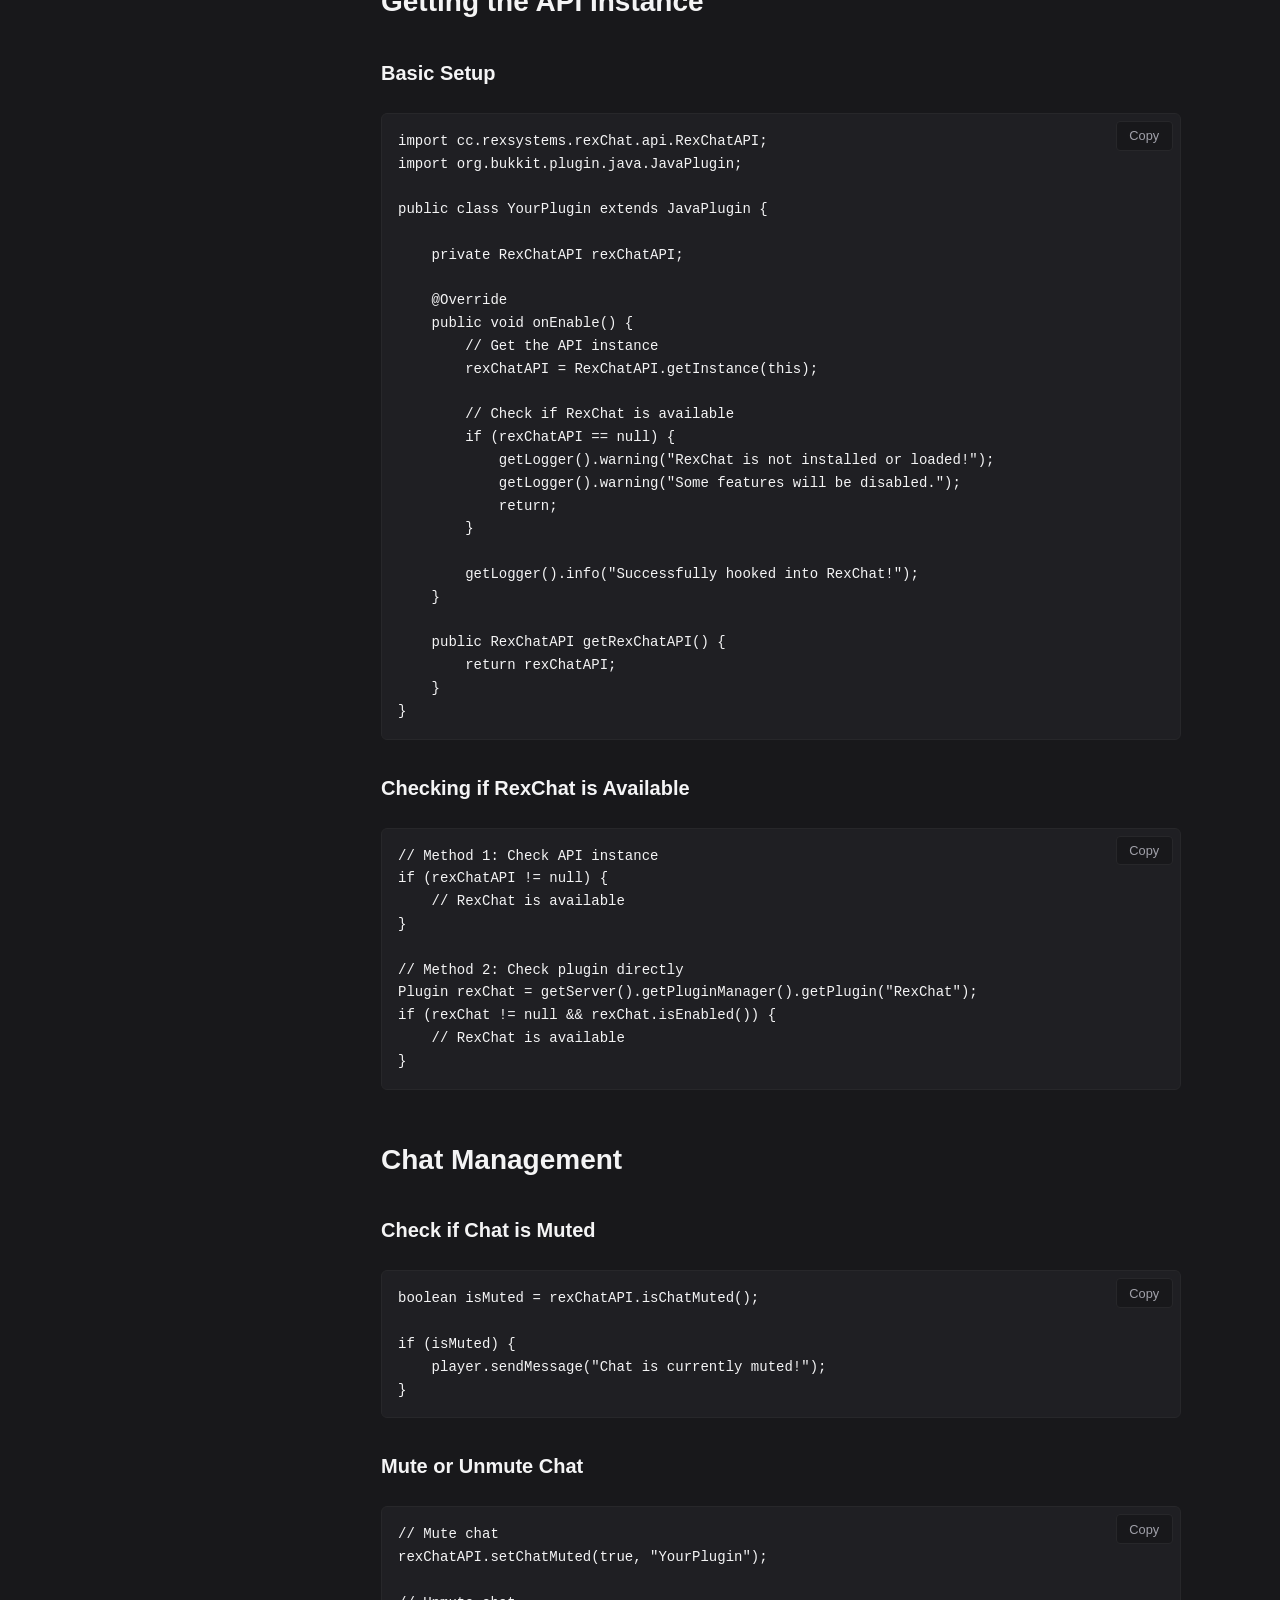
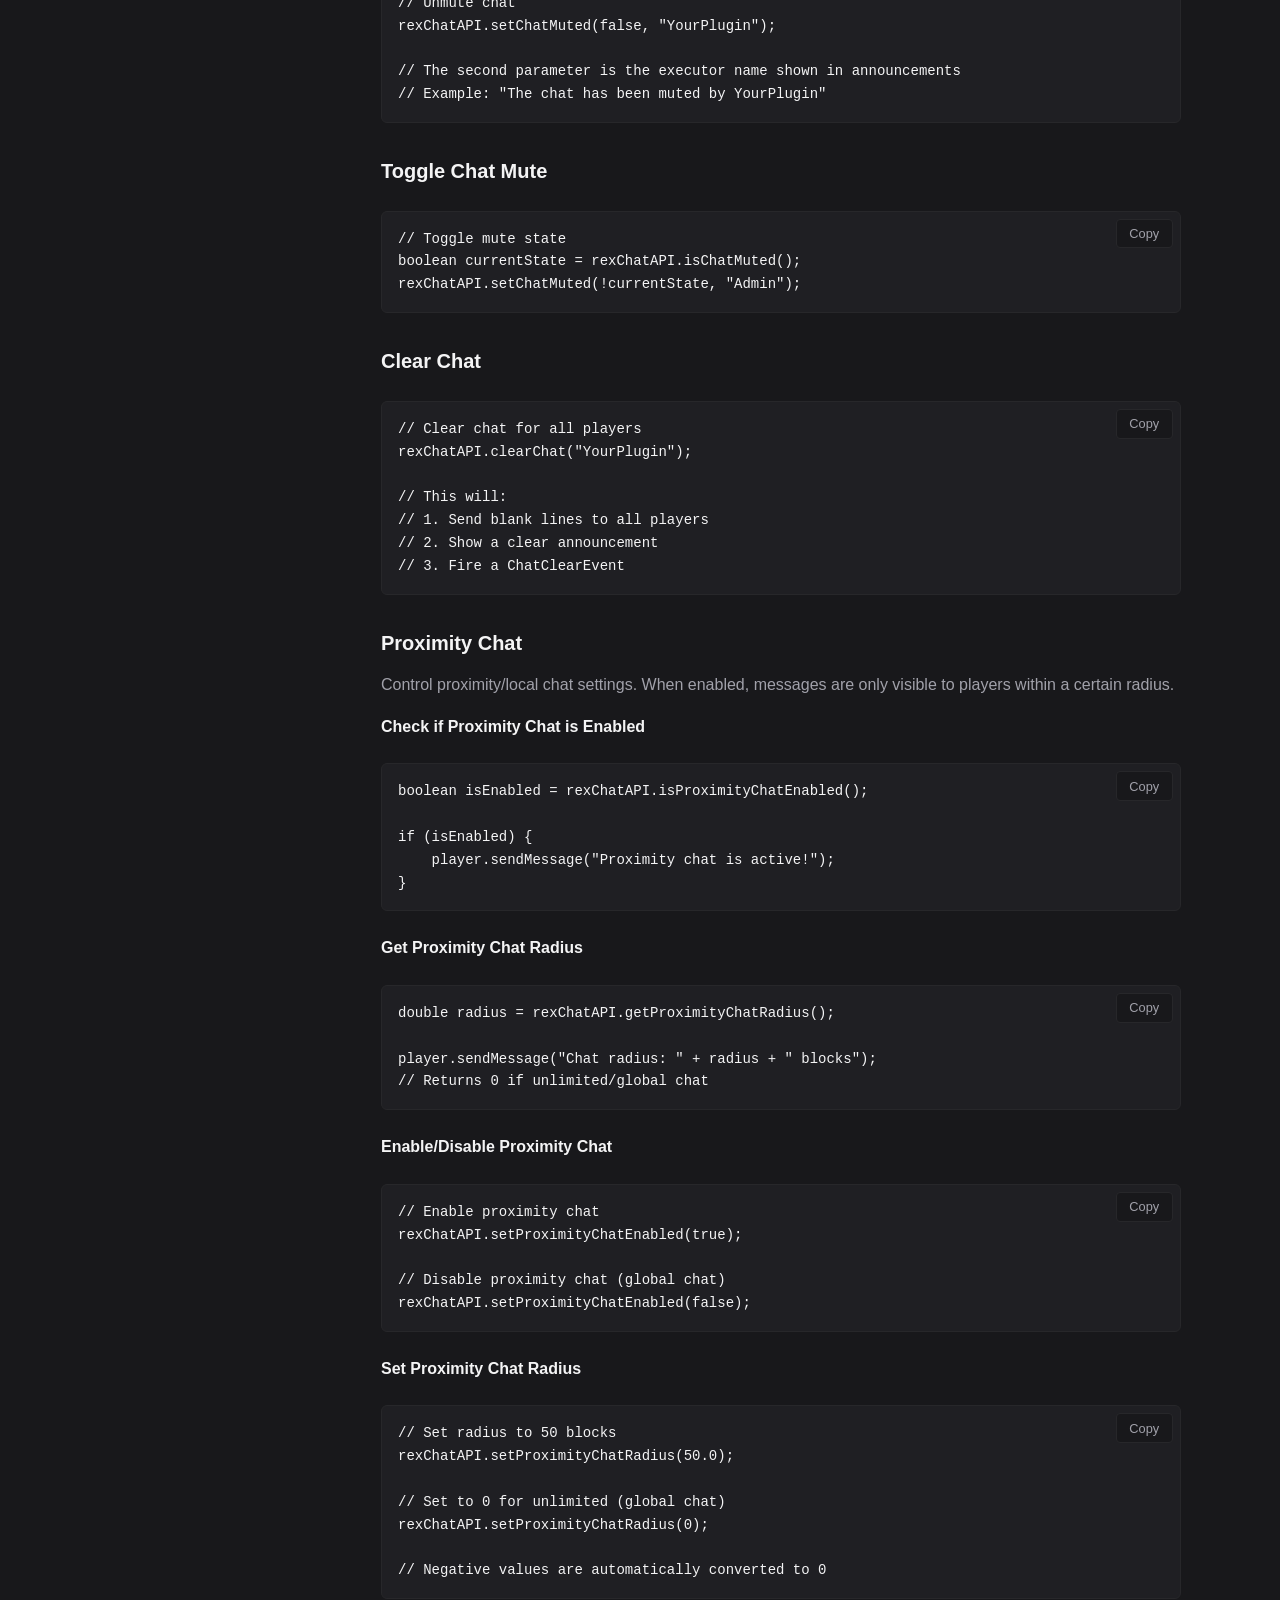
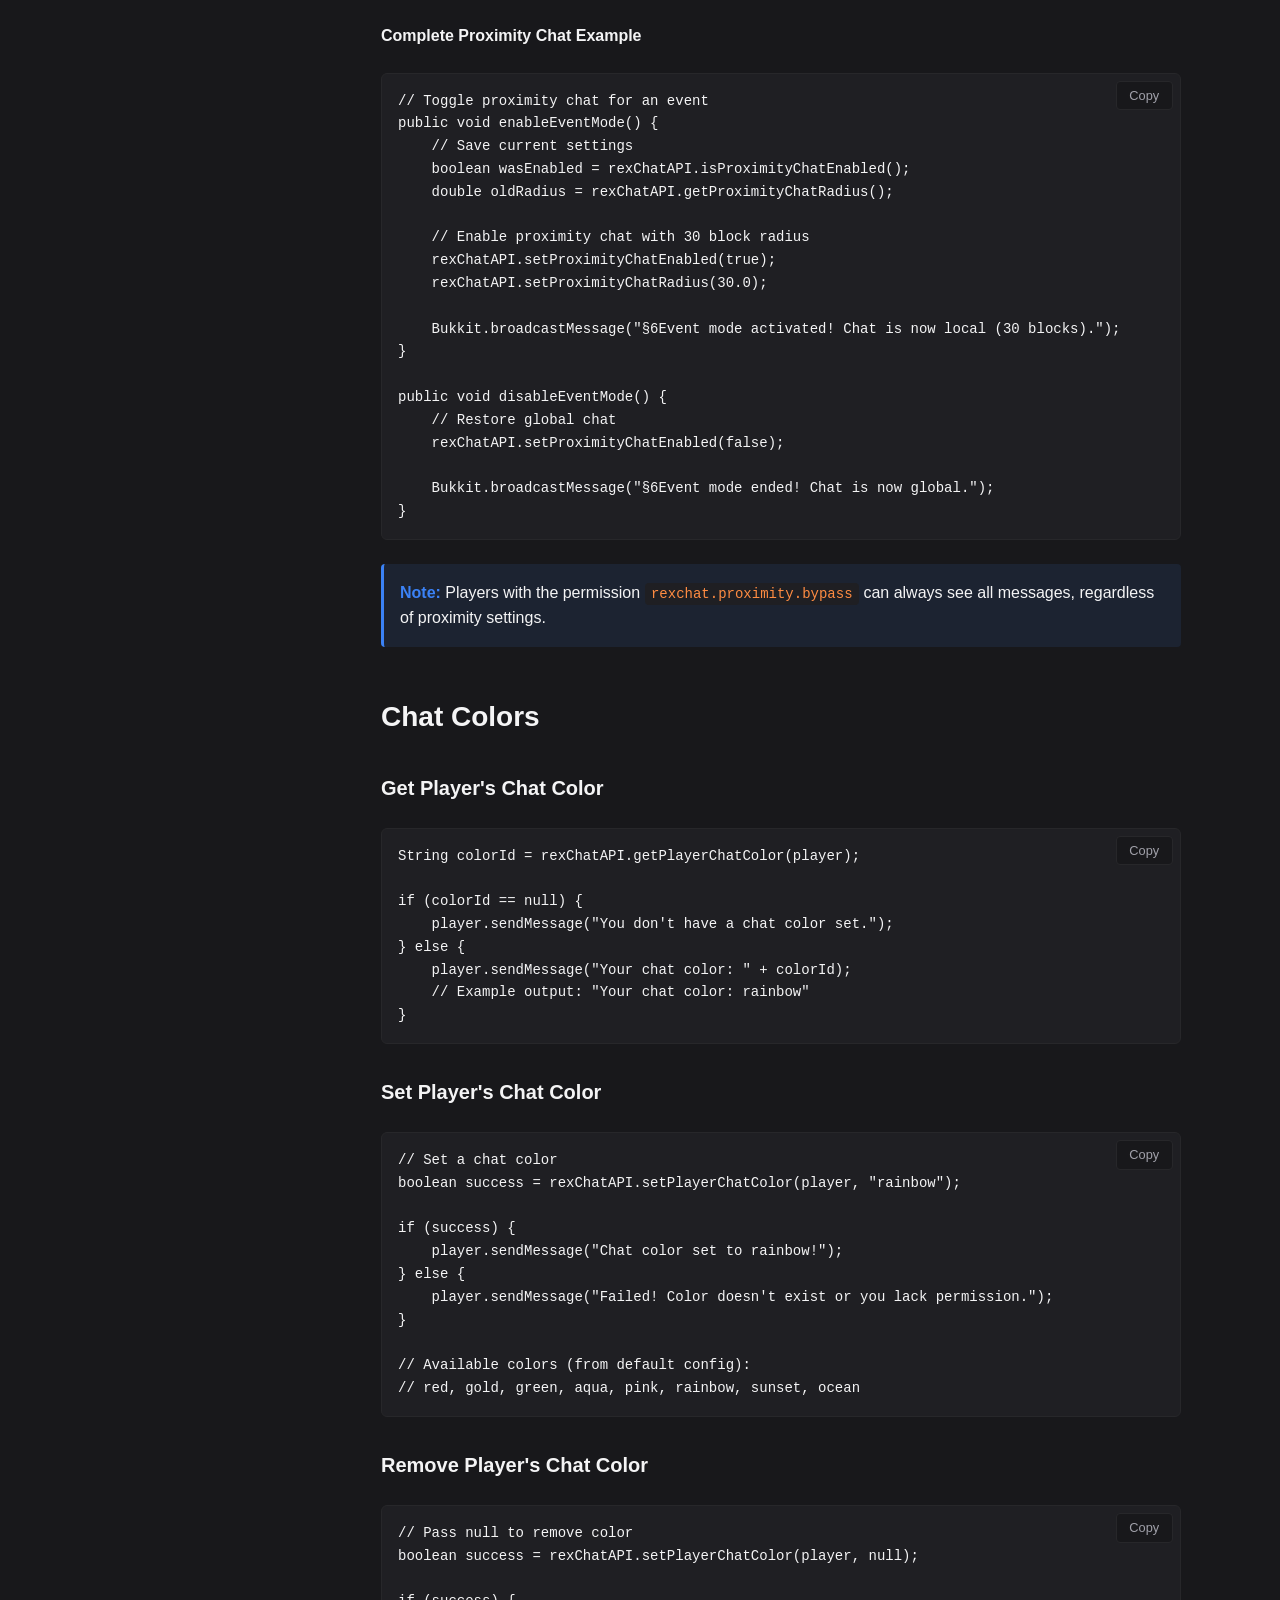
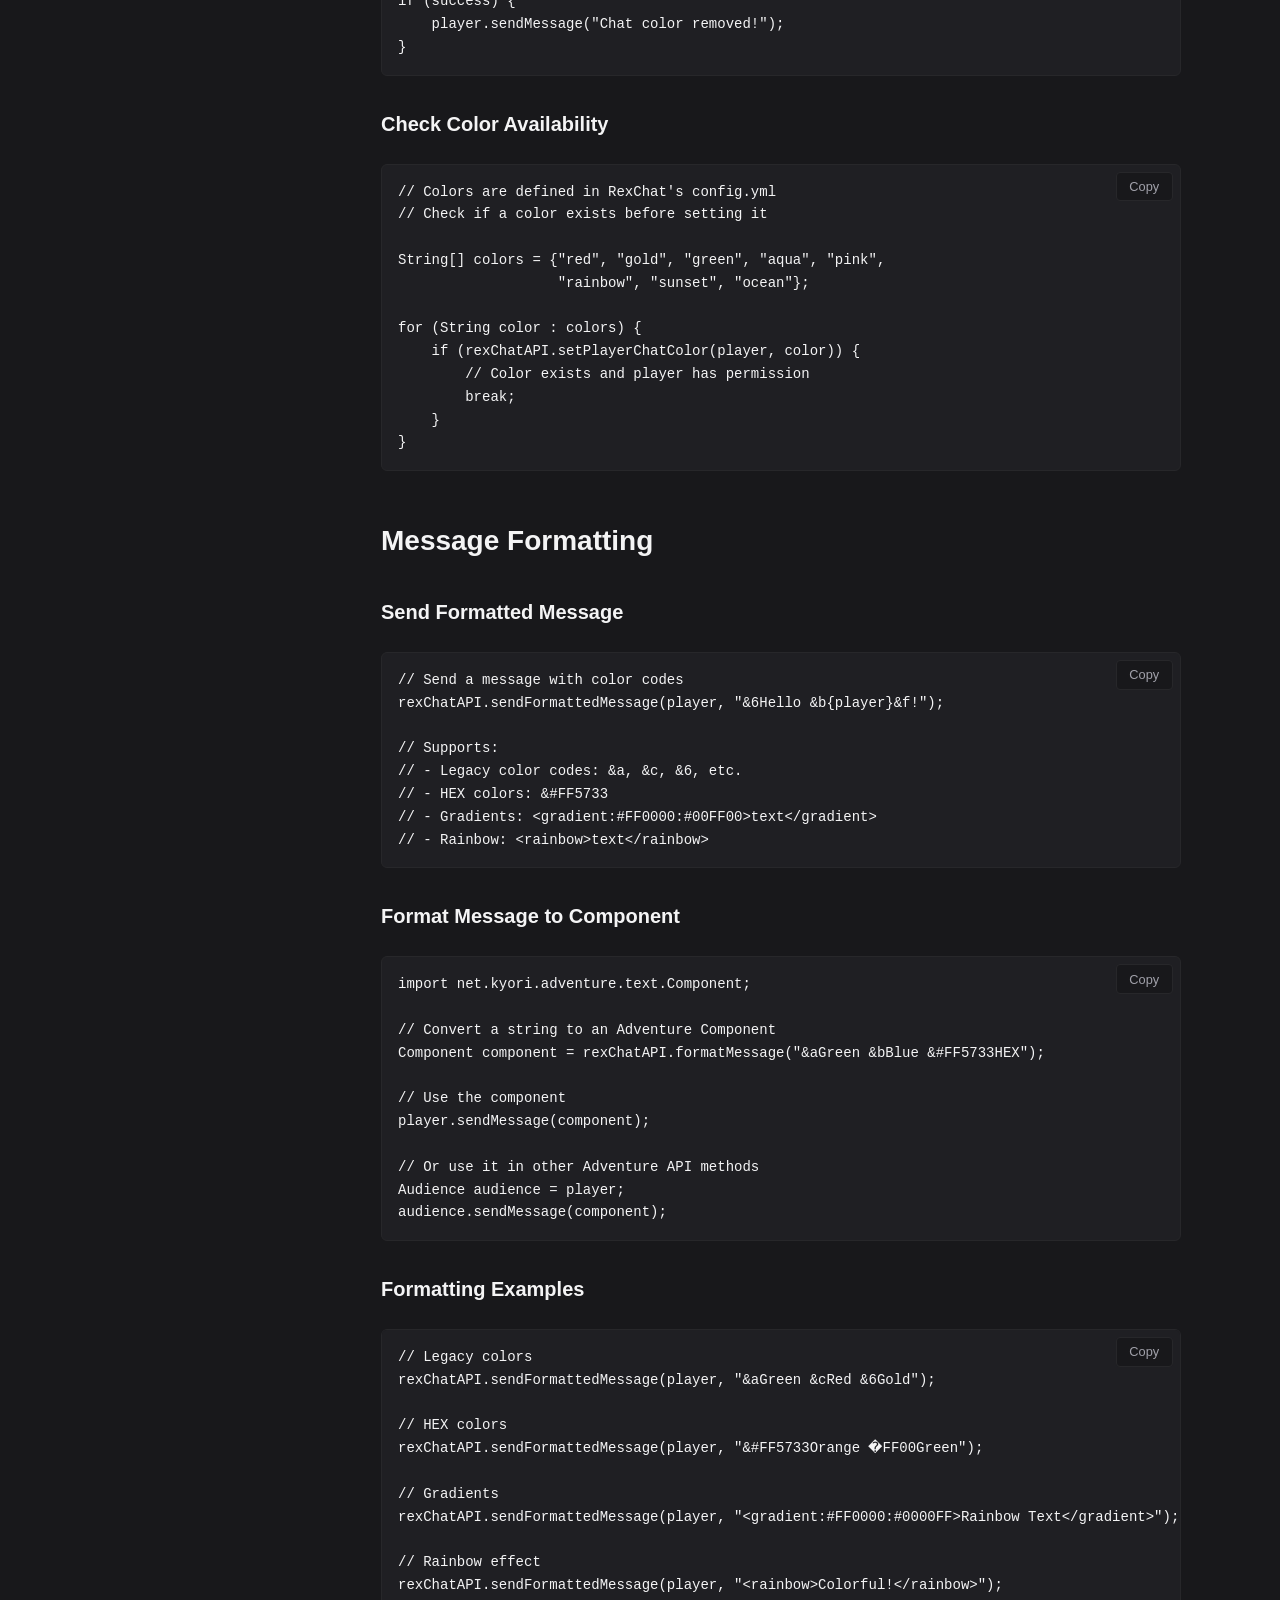
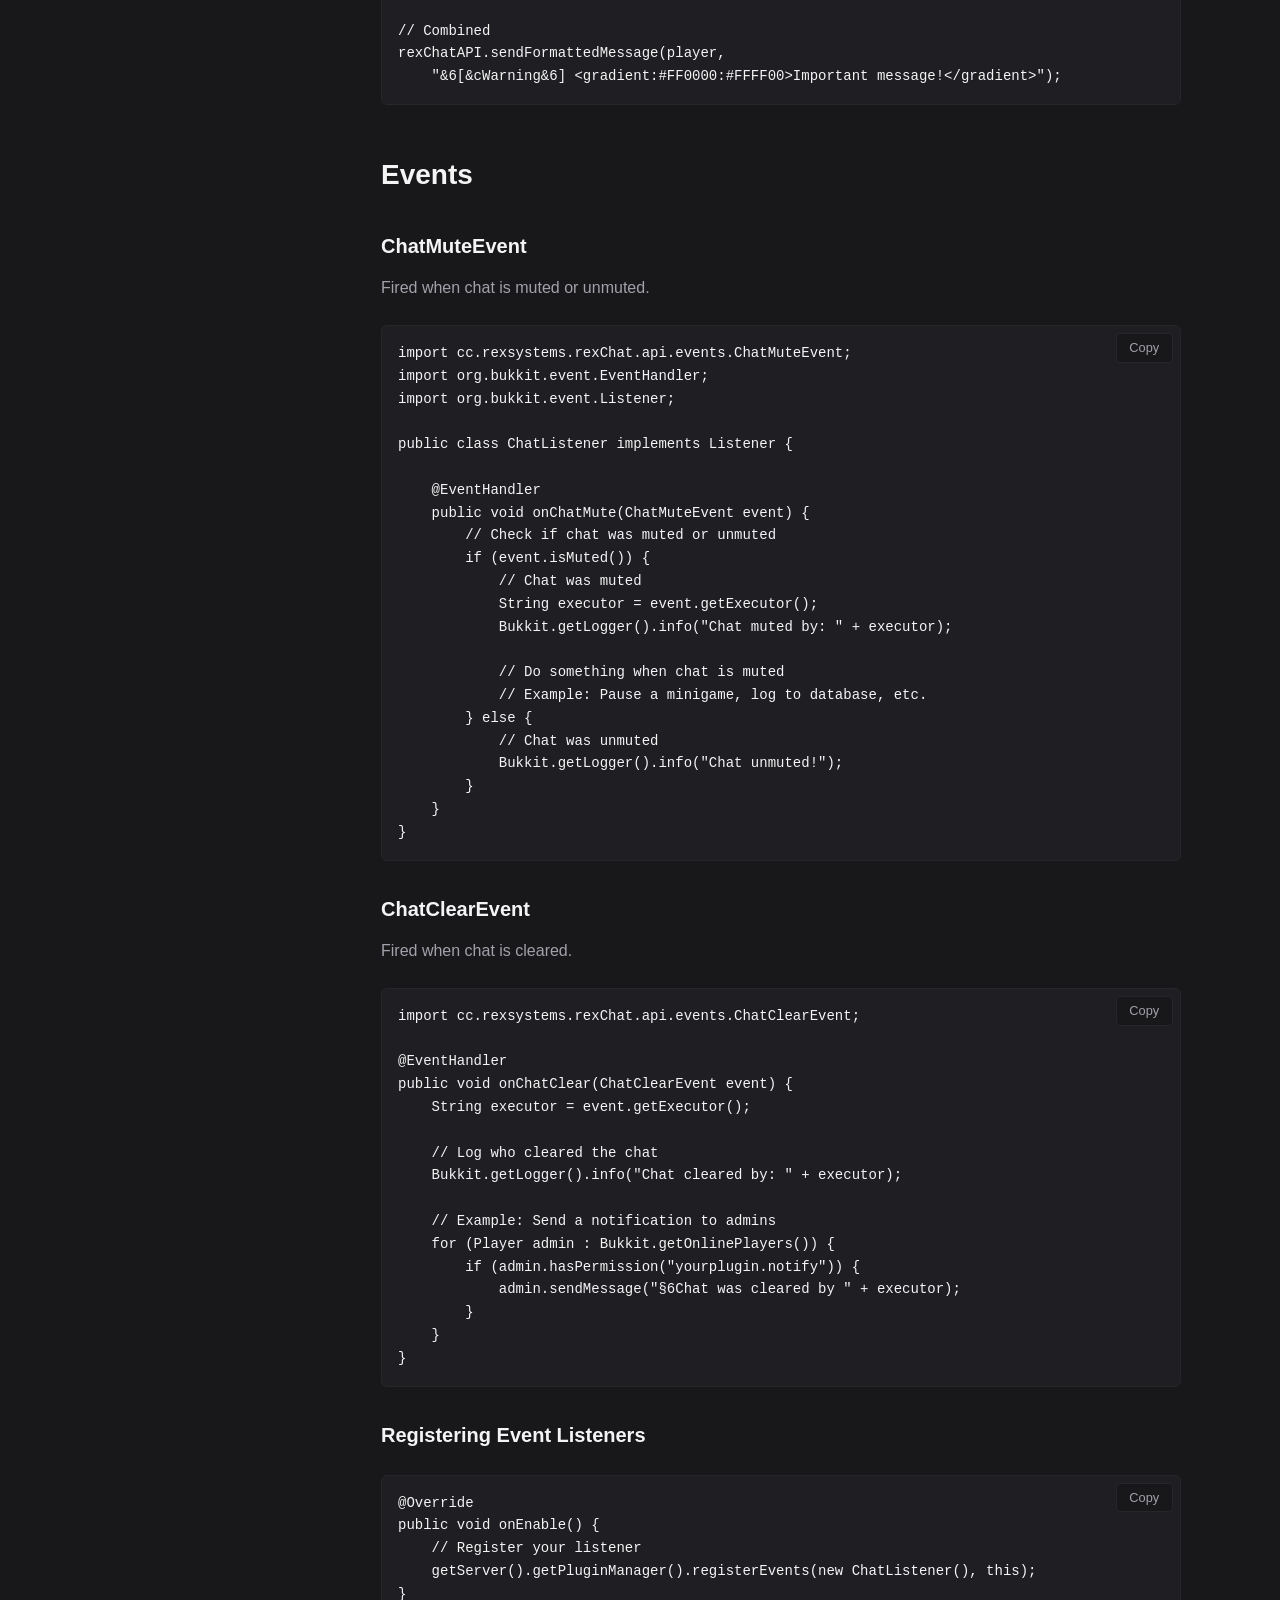
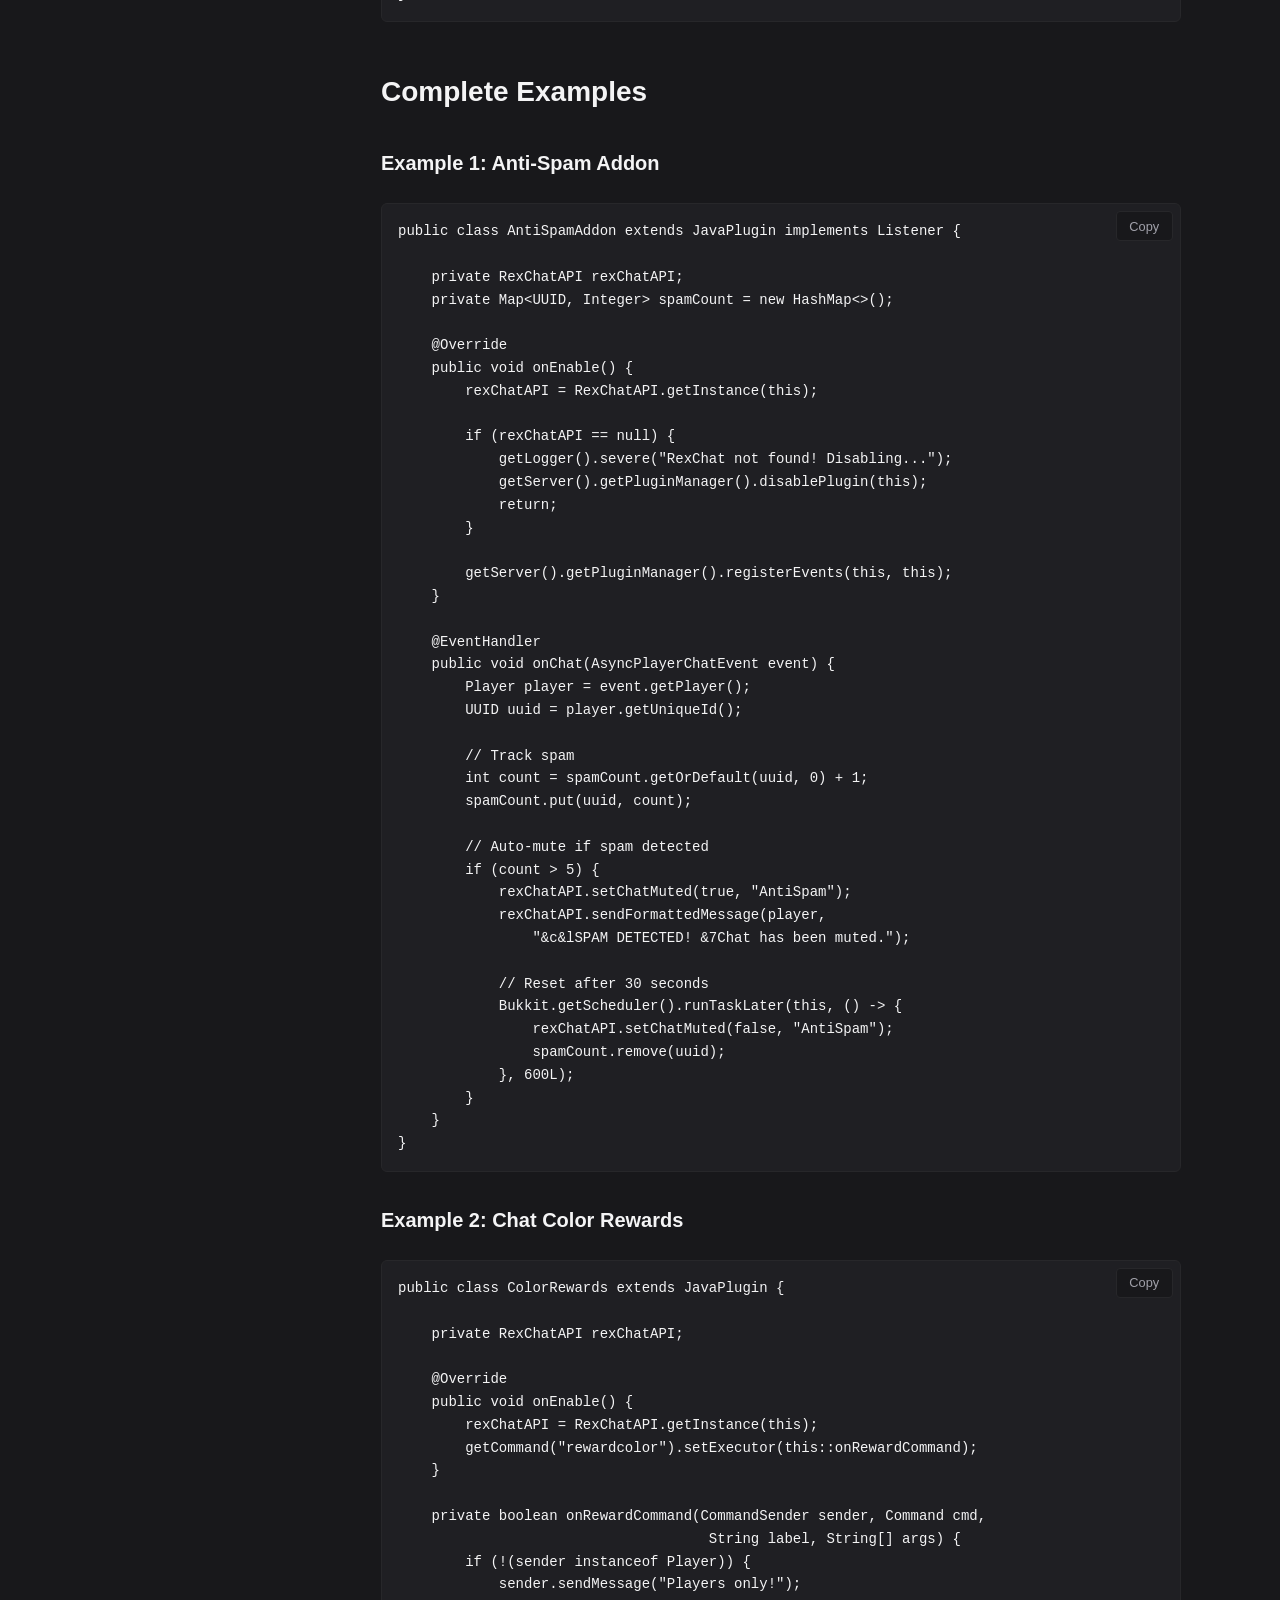
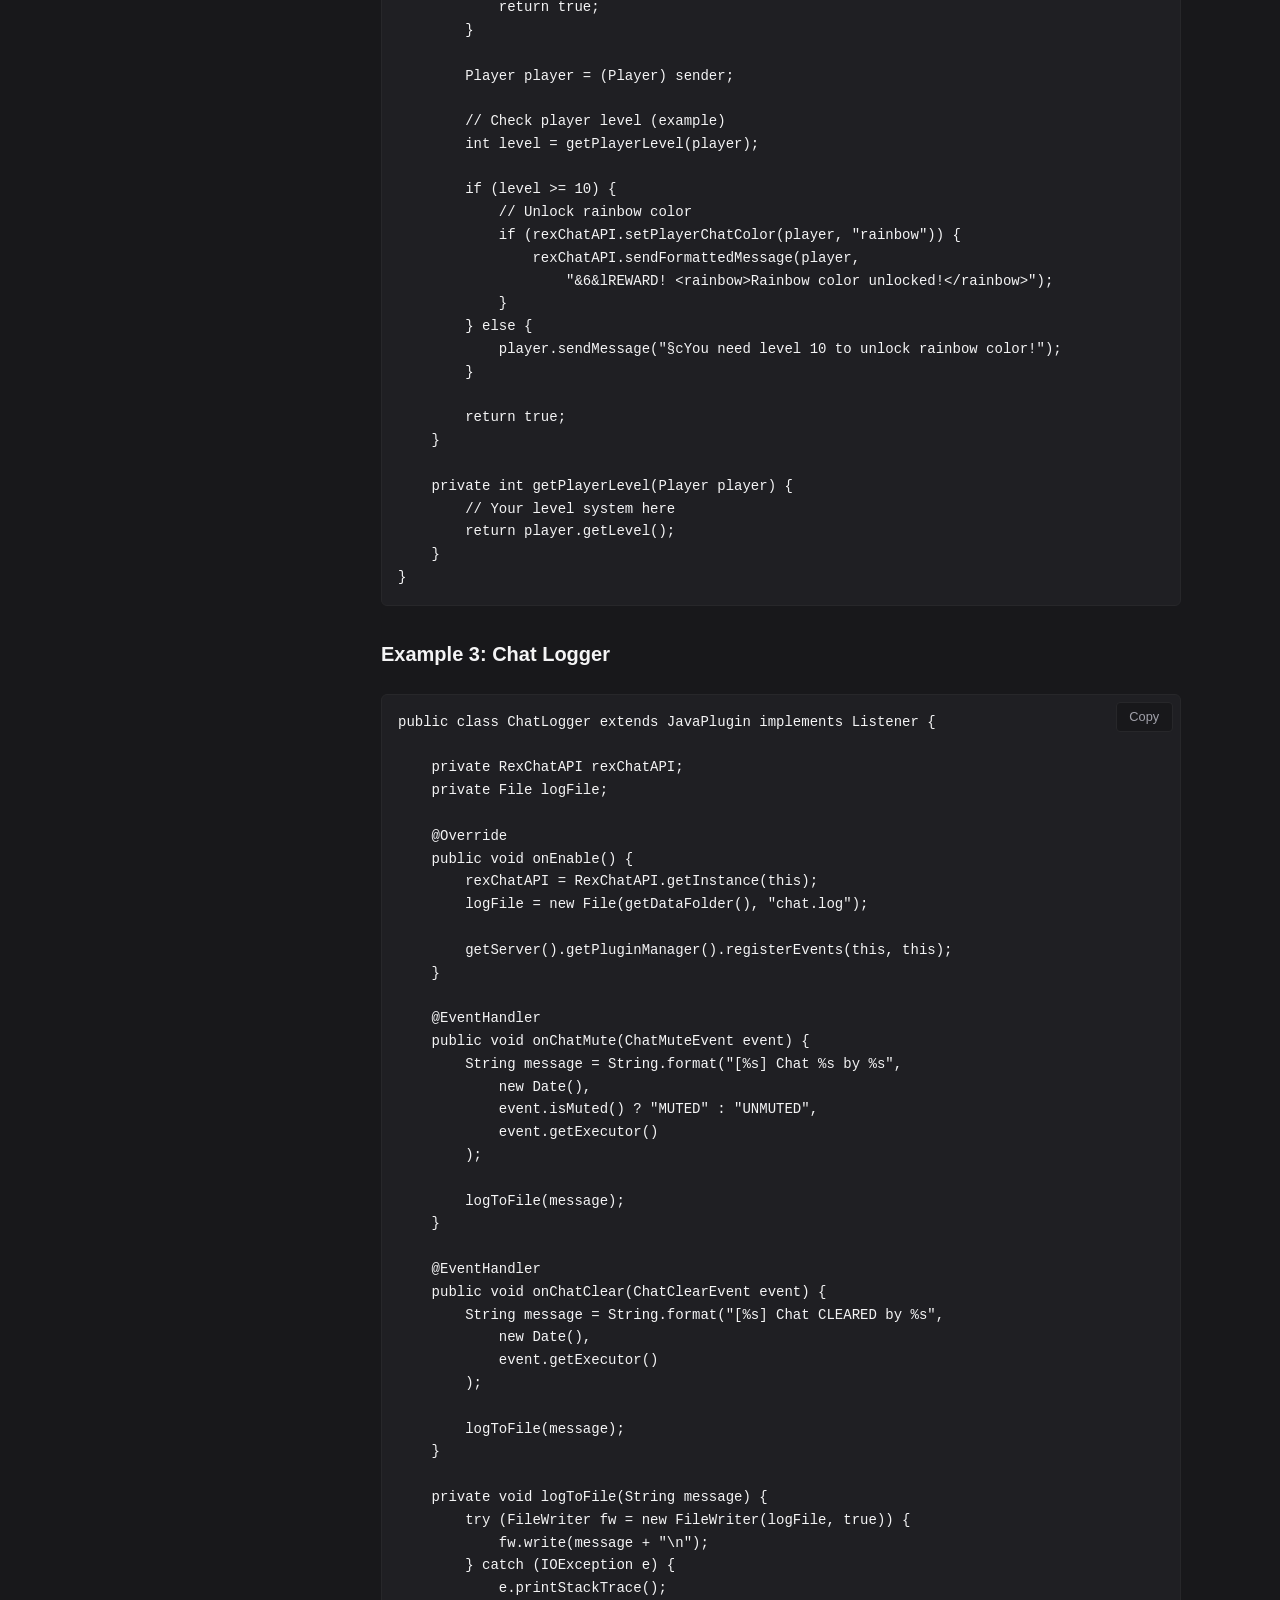
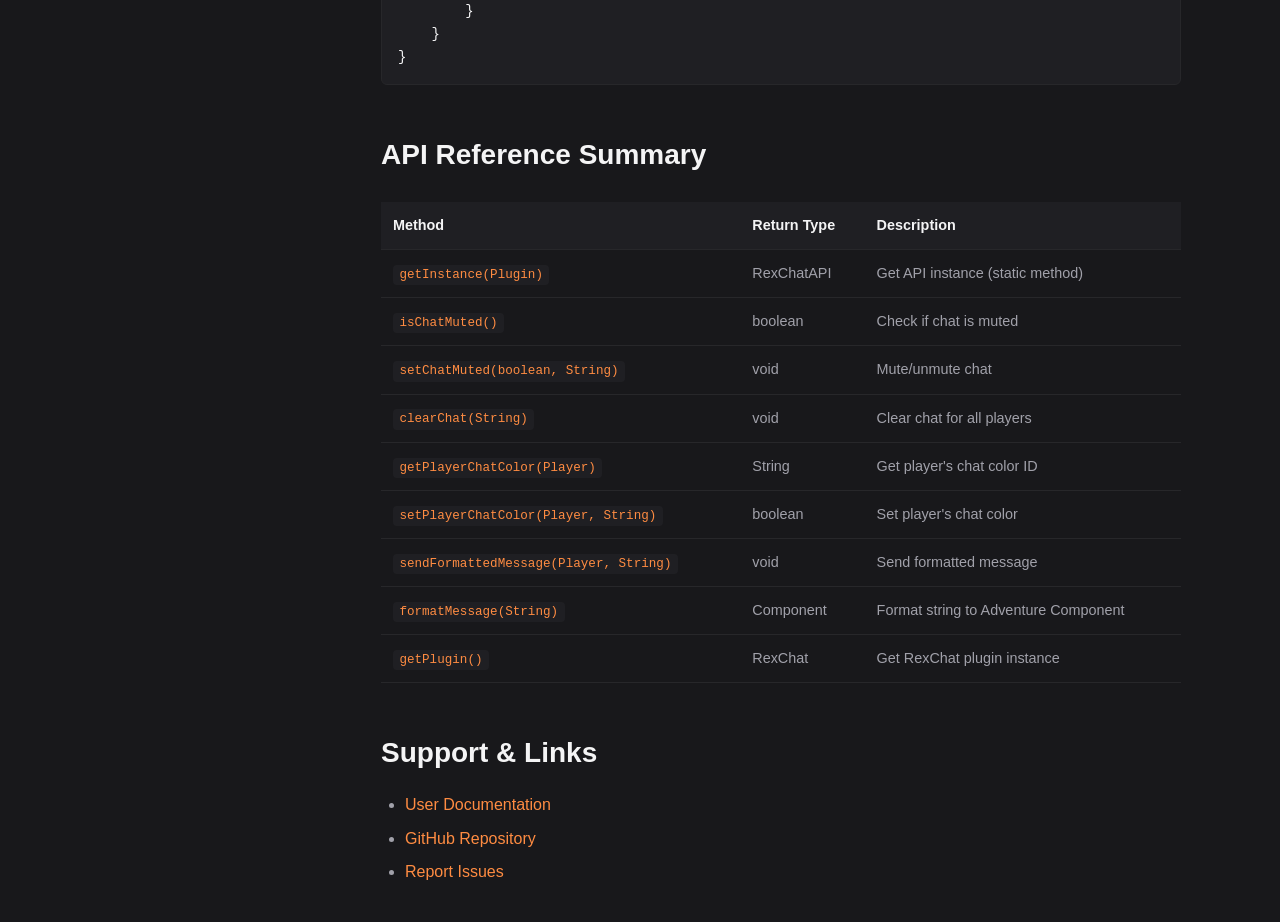
==== commit 05ccb7b1: "Add proximity chat documentation and API reference - Added complete proximity chat guide with config" ====
--- a/api.html
+++ b/api.html
@@ -11,9 +11,9 @@
         <div class="container">
             <a href="index.html" class="nav-brand"><span>Rex</span>Systems</a>
             <div class="nav-links">
-                <a href="index.html">Home</a>
-                <a href="rexchat.html">Docs</a>
-                <a href="api.html">API</a>
+                <a href="/">Home</a>
+                <a href="/rexchat">Docs</a>
+                <a href="/api">API</a>
                 <a href="https://github.com/rexsystems" target="_blank">GitHub</a>
             </div>
         </div>
@@ -28,6 +28,7 @@
                 <li><a href="#api-instance">API Instance</a></li>
                 <li><a href="#chat-management">Chat Management</a></li>
                 <li><a href="#chat-colors">Chat Colors</a></li>
+                <li><a href="#proximity-chat">Proximity Chat</a></li>
                 <li><a href="#formatting">Message Formatting</a></li>
                 <li><a href="#events">Events</a></li>
                 <li><a href="#examples">Complete Examples</a></li>
@@ -154,6 +155,63 @@
 // 1. Send blank lines to all players
 // 2. Show a clear announcement
 // 3. Fire a ChatClearEvent</code></pre>
+
+            <h3>Proximity Chat</h3>
+            <p>Control proximity/local chat settings. When enabled, messages are only visible to players within a certain radius.</p>
+
+            <h4>Check if Proximity Chat is Enabled</h4>
+            <pre><code>boolean isEnabled = rexChatAPI.isProximityChatEnabled();
+
+if (isEnabled) {
+    player.sendMessage("Proximity chat is active!");
+}</code></pre>
+
+            <h4>Get Proximity Chat Radius</h4>
+            <pre><code>double radius = rexChatAPI.getProximityChatRadius();
+
+player.sendMessage("Chat radius: " + radius + " blocks");
+// Returns 0 if unlimited/global chat</code></pre>
+
+            <h4>Enable/Disable Proximity Chat</h4>
+            <pre><code>// Enable proximity chat
+rexChatAPI.setProximityChatEnabled(true);
+
+// Disable proximity chat (global chat)
+rexChatAPI.setProximityChatEnabled(false);</code></pre>
+
+            <h4>Set Proximity Chat Radius</h4>
+            <pre><code>// Set radius to 50 blocks
+rexChatAPI.setProximityChatRadius(50.0);
+
+// Set to 0 for unlimited (global chat)
+rexChatAPI.setProximityChatRadius(0);
+
+// Negative values are automatically converted to 0</code></pre>
+
+            <h4>Complete Proximity Chat Example</h4>
+            <pre><code>// Toggle proximity chat for an event
+public void enableEventMode() {
+    // Save current settings
+    boolean wasEnabled = rexChatAPI.isProximityChatEnabled();
+    double oldRadius = rexChatAPI.getProximityChatRadius();
+    
+    // Enable proximity chat with 30 block radius
+    rexChatAPI.setProximityChatEnabled(true);
+    rexChatAPI.setProximityChatRadius(30.0);
+    
+    Bukkit.broadcastMessage("§6Event mode activated! Chat is now local (30 blocks).");
+}
+
+public void disableEventMode() {
+    // Restore global chat
+    rexChatAPI.setProximityChatEnabled(false);
+    
+    Bukkit.broadcastMessage("§6Event mode ended! Chat is now global.");
+}</code></pre>
+
+            <div class="note">
+                <strong>Note:</strong> Players with the permission <code>rexchat.proximity.bypass</code> can always see all messages, regardless of proximity settings.
+            </div>
 
             <h2 id="chat-colors">Chat Colors</h2>
 
@@ -488,7 +546,7 @@
 
             <h2>Support & Links</h2>
             <ul>
-                <li><a href="rexchat.html">User Documentation</a></li>
+                <li><a href="/rexchat">User Documentation</a></li>
                 <li><a href="https://github.com/rexsystems/RexChat" target="_blank">GitHub Repository</a></li>
                 <li><a href="https://github.com/rexsystems/RexChat/issues" target="_blank">Report Issues</a></li>
             </ul>
